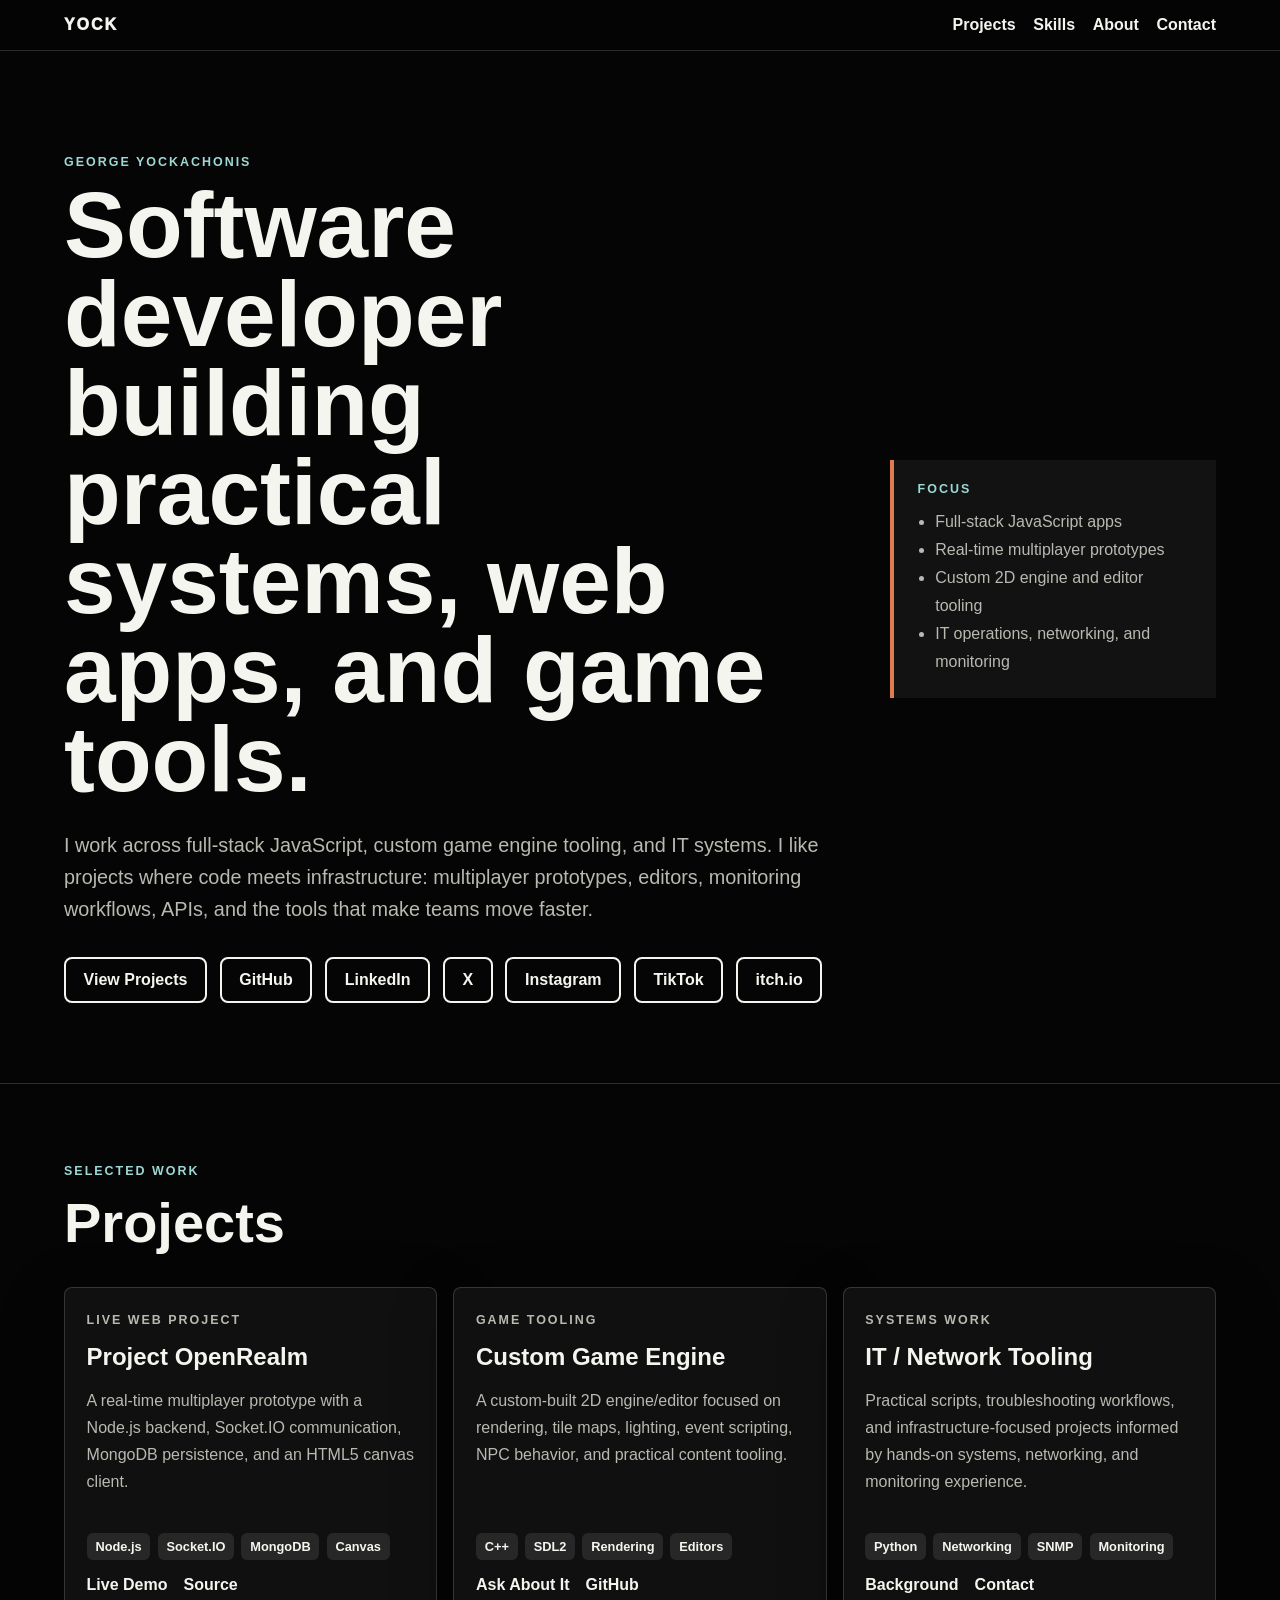
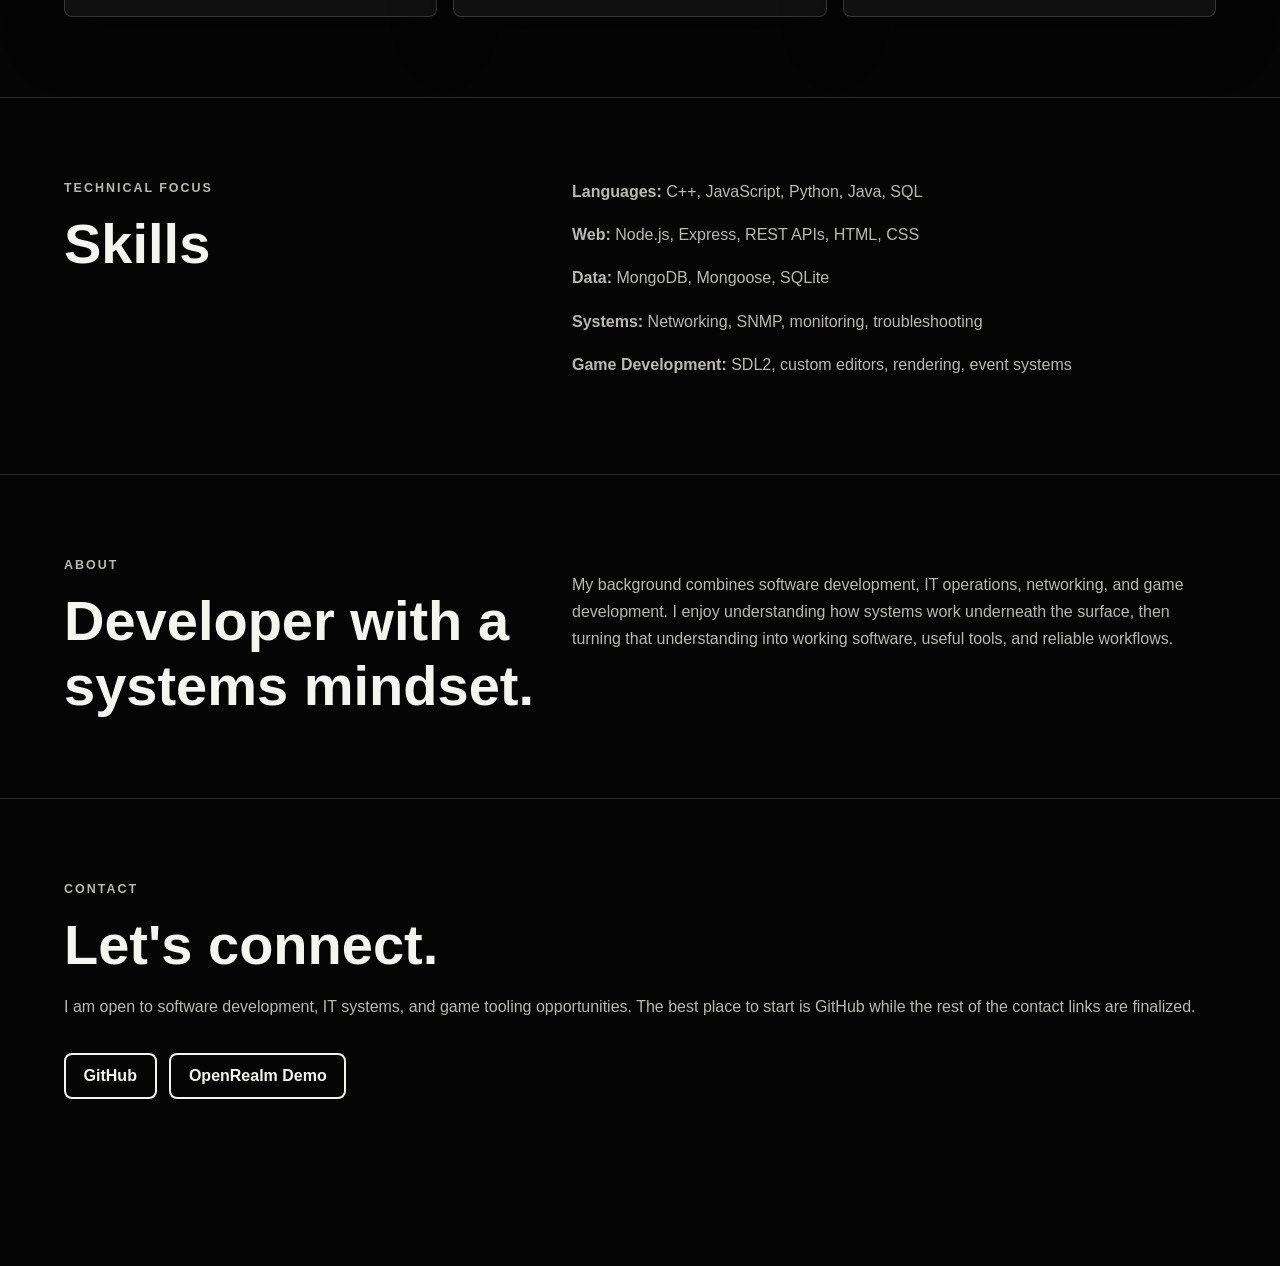
==== portfolio.html @ d9da511b "update" ====
<!DOCTYPE html>
<html lang="en">
<head>
  <meta charset="UTF-8" />
  <meta name="viewport" content="width=device-width, initial-scale=1.0" />
  <meta
    name="description"
    content="George Yockachonis portfolio: software development, game tooling, web apps, and IT systems work."
  />
  <title>George Yockachonis | Portfolio</title>
  <link rel="stylesheet" href="styles.css" />
</head>
<body>
  <main id="portfolio" class="visible">
    <nav class="nav" aria-label="Primary navigation">
      <a class="logo" href="#top" aria-label="George Yockachonis home">YOCK</a>
      <div class="nav-links">
        <a href="#projects">Projects</a>
        <a href="#skills">Skills</a>
        <a href="#about">About</a>
        <a href="#contact">Contact</a>
      </div>
    </nav>

    <section id="top" class="hero">
      <div class="hero-layout">
        <div>
          <p class="eyebrow">George Yockachonis</p>
          <h1>Software developer building practical systems, web apps, and game tools.</h1>
          <p class="hero-copy">
            I work across full-stack JavaScript, custom game engine tooling, and IT systems.
            I like projects where code meets infrastructure: multiplayer prototypes, editors,
            monitoring workflows, APIs, and the tools that make teams move faster.
          </p>
          <div class="hero-actions">
            <a class="primary" href="#projects">View Projects</a>
            <a class="secondary" href="https://github.com/theyock" target="_blank" rel="noreferrer">GitHub</a>
            <a class="secondary" href="https://www.linkedin.com/in/george-yockachonis-jr/" target="_blank" rel="noreferrer">LinkedIn</a>
            <a class="secondary" href="https://x.com/Yockmakesgames" target="_blank" rel="noreferrer">X</a>
            <a class="secondary" href="https://www.instagram.com/yockmakesgames/" target="_blank" rel="noreferrer">Instagram</a>
            <a class="secondary" href="https://www.tiktok.com/@yockmakesgames" target="_blank" rel="noreferrer">TikTok</a>
            <a class="secondary" href="https://yockmakesgames.itch.io/" target="_blank" rel="noreferrer">itch.io</a>
          </div>
        </div>

        <aside class="profile-panel" aria-label="Portfolio snapshot">
          <p class="panel-kicker">Focus</p>
          <ul>
            <li>Full-stack JavaScript apps</li>
            <li>Real-time multiplayer prototypes</li>
            <li>Custom 2D engine and editor tooling</li>
            <li>IT operations, networking, and monitoring</li>
          </ul>
        </aside>
      </div>
    </section>

    <section id="projects" class="section">
      <div class="section-heading">
        <p class="eyebrow">Selected Work</p>
        <h2>Projects</h2>
      </div>

      <div class="project-grid">
        <article class="project-card">
          <div>
            <p class="project-type">Live web project</p>
            <h3>Project OpenRealm</h3>
            <p>
              A real-time multiplayer prototype with a Node.js backend, Socket.IO
              communication, MongoDB persistence, and an HTML5 canvas client.
            </p>
          </div>
          <div>
            <div class="tags">
              <span>Node.js</span>
              <span>Socket.IO</span>
              <span>MongoDB</span>
              <span>Canvas</span>
            </div>
            <div class="card-links">
              <a href="https://theyock.github.io/Project-OpenRealm/" target="_blank" rel="noreferrer">Live Demo</a>
              <a href="https://github.com/theyock/Project-OpenRealm" target="_blank" rel="noreferrer">Source</a>
            </div>
          </div>
        </article>

        <article class="project-card">
          <div>
            <p class="project-type">Game tooling</p>
            <h3>Custom Game Engine</h3>
            <p>
              A custom-built 2D engine/editor focused on rendering, tile maps,
              lighting, event scripting, NPC behavior, and practical content tooling.
            </p>
          </div>
          <div>
            <div class="tags">
              <span>C++</span>
              <span>SDL2</span>
              <span>Rendering</span>
              <span>Editors</span>
            </div>
            <div class="card-links">
              <a href="#contact">Ask About It</a>
              <a href="https://github.com/theyock" target="_blank" rel="noreferrer">GitHub</a>
            </div>
          </div>
        </article>

        <article class="project-card">
          <div>
            <p class="project-type">Systems work</p>
            <h3>IT / Network Tooling</h3>
            <p>
              Practical scripts, troubleshooting workflows, and infrastructure-focused
              projects informed by hands-on systems, networking, and monitoring experience.
            </p>
          </div>
          <div>
            <div class="tags">
              <span>Python</span>
              <span>Networking</span>
              <span>SNMP</span>
              <span>Monitoring</span>
            </div>
            <div class="card-links">
              <a href="#about">Background</a>
              <a href="#contact">Contact</a>
            </div>
          </div>
        </article>
      </div>
    </section>

    <section id="skills" class="section two-column">
      <div>
        <p class="eyebrow">Technical Focus</p>
        <h2>Skills</h2>
      </div>
      <div class="skill-list">
        <p><strong>Languages:</strong> C++, JavaScript, Python, Java, SQL</p>
        <p><strong>Web:</strong> Node.js, Express, REST APIs, HTML, CSS</p>
        <p><strong>Data:</strong> MongoDB, Mongoose, SQLite</p>
        <p><strong>Systems:</strong> Networking, SNMP, monitoring, troubleshooting</p>
        <p><strong>Game Development:</strong> SDL2, custom editors, rendering, event systems</p>
      </div>
    </section>

    <section id="about" class="section two-column">
      <div>
        <p class="eyebrow">About</p>
        <h2>Developer with a systems mindset.</h2>
      </div>
      <p>
        My background combines software development, IT operations, networking,
        and game development. I enjoy understanding how systems work underneath
        the surface, then turning that understanding into working software,
        useful tools, and reliable workflows.
      </p>
    </section>

    <section id="contact" class="section contact">
      <p class="eyebrow">Contact</p>
      <h2>Let's connect.</h2>
      <p>
        I am open to software development, IT systems, and game tooling opportunities.
        The best place to start is GitHub while the rest of the contact links are finalized.
      </p>
      <div class="hero-actions">
        <a class="primary" href="https://github.com/theyock" target="_blank" rel="noreferrer">GitHub</a>
        <a class="secondary" href="https://theyock.github.io/Project-OpenRealm/" target="_blank" rel="noreferrer">OpenRealm Demo</a>
      </div>
    </section>
  </main>
</body>
</html>
---- styles.css ----
* {
  box-sizing: border-box;
}

:root {
  --ink: #f5f5f0;
  --muted: #b9b9b1;
  --paper: #050505;
  --panel: #101010;
  --line: rgba(245, 245, 240, 0.16);
  --accent: #79b8b5;
  --accent-dark: #9dd8d5;
  --warm: #e07a4f;
  --splash-paper: #ffffff;
  --splash-ink: #030303;
  --brand-font-size: 900px;
  --brand-scale-x: 1;
}

html {
  scroll-behavior: smooth;
}

body {
  margin: 0;
  font-family: Arial, Helvetica, sans-serif;
  background: var(--paper);
  color: var(--ink);
  overflow-x: hidden;
}

body.locked {
  overflow: hidden;
}

a {
  color: inherit;
}

button,
a {
  -webkit-tap-highlight-color: transparent;
}

/* Splash screen */
#splash {
  position: fixed;
  inset: 0;
  z-index: 20;
  overflow: hidden;
  cursor: default;
}

.split {
  position: absolute;
  left: 0;
  width: 100%;
  height: 50%;
}

.split-top {
  top: 0;
  background:
    radial-gradient(circle at center, rgba(255, 255, 255, 1) 0 42%, rgba(245, 245, 242, 0.96) 72%, rgba(228, 228, 222, 0.9) 100%),
    var(--splash-paper);
}

.split-bottom {
  bottom: 0;
  background:
    radial-gradient(circle at center, rgba(255, 255, 255, 1) 0 42%, rgba(245, 245, 242, 0.96) 72%, rgba(228, 228, 222, 0.9) 100%),
    var(--splash-paper);
}

#particleCanvas {
  position: absolute;
  inset: 0;
  z-index: 6;
  pointer-events: none;
}

#brandWrap {
  position: absolute;
  inset: 0;
  z-index: 5;
  pointer-events: none;
}

.brand {
  position: absolute;
  top: 50%;
  left: 50%;
  transform: translate(-50%, -50%) scaleX(var(--brand-scale-x));
  transform-origin: center;
  font-family: Impact, Haettenschweiler, "Arial Black", Arial, sans-serif;
  font-weight: 950;
  font-size: var(--brand-font-size);
  letter-spacing: 0;
  line-height: 0.72;
  white-space: nowrap;
  color: var(--splash-ink);
  text-shadow:
    0 0 1px rgba(255, 255, 255, 0.85),
    0 0 14px rgba(255, 255, 255, 0.55),
    0 12px 28px rgba(0, 0, 0, 0.2),
    18px 24px 34px rgba(0, 0, 0, 0.12);
}

.brand-top {
  color: var(--splash-ink);
}

.brand-bottom {
  display: none;
}

.identity {
  position: absolute;
  left: 50%;
  top: 50%;
  z-index: 7;
  transform: translate(-50%, -50%);
  text-align: center;
  color: #ffffff;
  mix-blend-mode: difference;
  width: min(90vw, 720px);
}

.intro {
  margin: 0 0 0.55rem;
  font-size: 1.1rem;
  font-weight: 700;
  letter-spacing: 0.1em;
  text-transform: uppercase;
}

.name {
  margin: 0;
  font-size: 1.55rem;
  font-weight: 800;
  letter-spacing: 0.16em;
  text-transform: uppercase;
}

.role {
  margin: 0.65rem 0 1.4rem;
  font-size: 0.95rem;
  letter-spacing: 0.08em;
  opacity: 0.75;
}

#enterBtn {
  border: 2px solid currentColor;
  background: transparent;
  color: currentColor;
  position: relative;
  overflow: visible;
  min-height: 46px;
  padding: 0 1.25rem;
  border-radius: 8px;
  font-weight: 800;
  letter-spacing: 0.08em;
  text-transform: uppercase;
  cursor: pointer;
  transition: background 180ms ease, color 180ms ease;
}

.noscript-link {
  display: none;
  align-items: center;
  justify-content: center;
  min-height: 46px;
  margin: 0 auto;
  padding: 0 1.25rem;
  border: 2px solid currentColor;
  border-radius: 8px;
  color: currentColor;
  font-weight: 800;
  letter-spacing: 0.08em;
  text-decoration: none;
  text-transform: uppercase;
}

.water-particle {
  position: absolute;
  left: var(--x);
  top: var(--y);
  width: var(--size);
  height: var(--size);
  border-radius: 50%;
  background: currentColor;
  pointer-events: none;
  transform: translate(-50%, -50%);
  animation: waterParticle var(--life) cubic-bezier(0.16, 1, 0.3, 1) forwards;
}

#enterBtn:hover,
#enterBtn:focus-visible {
  background: transparent;
  animation: nervousShake 420ms steps(2, end) infinite;
}

@keyframes nervousShake {
  0% {
    transform: translate(0, 0) rotate(0deg);
  }

  20% {
    transform: translate(-2px, 1px) rotate(-1deg);
  }

  40% {
    transform: translate(2px, -1px) rotate(1deg);
  }

  60% {
    transform: translate(-1px, -1px) rotate(0.5deg);
  }

  80% {
    transform: translate(1px, 1px) rotate(-0.5deg);
  }

  100% {
    transform: translate(0, 0) rotate(0deg);
  }
}

@keyframes waterParticle {
  0% {
    opacity: 0;
    transform: translate(-50%, -50%) scale(0.45);
  }

  16% {
    opacity: 1;
  }

  74% {
    opacity: 0.85;
    transform: translate(calc(-50% + var(--tx) * 0.72), calc(-50% + var(--ty) * 0.72)) rotate(var(--spin)) scale(1);
  }

  100% {
    opacity: 0;
    transform: translate(calc(-50% + var(--tx)), calc(-50% + var(--ty))) rotate(var(--spin)) scale(0.25);
  }
}

#splash.exiting .split-top {
  animation: slideTop 1600ms cubic-bezier(0.76, 0, 0.24, 1) forwards;
}

#splash.exiting .split-bottom {
  animation: slideBottom 1600ms cubic-bezier(0.76, 0, 0.24, 1) forwards;
}

#splash.exiting .identity {
  animation: fadeDown 850ms ease forwards;
}

#splash.exiting #brandWrap {
  opacity: 0;
}

@keyframes slideTop {
  to {
    transform: translateY(-105%);
  }
}

@keyframes slideBottom {
  to {
    transform: translateY(105%);
  }
}

@keyframes fadeDown {
  to {
    opacity: 0;
    transform: translate(-50%, calc(-50% + 20px));
  }
}

/* Main portfolio */
.hidden {
  opacity: 0;
  pointer-events: none;
}

#portfolio {
  min-height: 100vh;
  transition: opacity 700ms ease;
}

#portfolio.visible {
  opacity: 1;
  pointer-events: auto;
}

.nav {
  position: sticky;
  top: 0;
  z-index: 10;
  display: flex;
  justify-content: space-between;
  align-items: center;
  padding: 1rem clamp(1.25rem, 5vw, 5rem);
  background: rgba(5, 5, 5, 0.88);
  backdrop-filter: blur(12px);
  border-bottom: 1px solid var(--line);
}

.logo {
  font-weight: 950;
  letter-spacing: 0.12em;
  text-decoration: none;
}

.nav-links {
  display: flex;
  flex-wrap: wrap;
  gap: 1.1rem;
}

.nav-links a,
.nav-links span,
.card-links a {
  color: var(--ink);
  text-decoration: none;
  font-weight: 700;
}

.nav-links a:hover,
.nav-links a:focus-visible,
.card-links a:hover,
.card-links a:focus-visible {
  color: var(--accent-dark);
  text-decoration: underline;
  text-underline-offset: 0.25rem;
}

.hero {
  min-height: 86vh;
  display: grid;
  align-items: center;
  padding: 6.5rem clamp(1.25rem, 5vw, 5rem) 5rem;
}

.hero-layout {
  display: grid;
  grid-template-columns: minmax(0, 1.4fr) minmax(260px, 0.6fr);
  gap: clamp(2rem, 5vw, 4rem);
  align-items: center;
}

.eyebrow,
.project-type,
.panel-kicker {
  margin: 0 0 0.75rem;
  font-size: 0.78rem;
  font-weight: 850;
  letter-spacing: 0.16em;
  text-transform: uppercase;
  color: var(--accent-dark);
}

.hero h1 {
  margin: 0;
  max-width: 1080px;
  font-size: 5.8rem;
  line-height: 0.96;
}

.hero-copy {
  max-width: 760px;
  margin: 1.5rem 0 0;
  font-size: 1.24rem;
  line-height: 1.62;
  color: var(--muted);
}

.hero-actions {
  display: flex;
  flex-wrap: wrap;
  gap: 0.8rem;
  margin-top: 2rem;
}

.primary,
.secondary {
  display: inline-flex;
  align-items: center;
  justify-content: center;
  min-height: 46px;
  padding: 0 1.1rem;
  border-radius: 8px;
  font-weight: 800;
  text-decoration: none;
}

.preview-portfolio {
  background: var(--paper);
}

.preview-portfolio .nav-links span,
.preview-portfolio .primary,
.preview-portfolio .secondary {
  cursor: default;
}

.primary {
  background: transparent;
  border: 2px solid var(--ink);
  color: var(--ink);
}

.primary:hover,
.primary:focus-visible {
  background: rgba(245, 245, 240, 0.1);
  border-color: var(--accent-dark);
  color: var(--accent-dark);
}

.secondary {
  border: 2px solid var(--ink);
  color: var(--ink);
}

.secondary:hover,
.secondary:focus-visible {
  border-color: var(--accent-dark);
  color: var(--accent-dark);
}

.profile-panel {
  border-left: 4px solid var(--warm);
  background: rgba(255, 255, 255, 0.05);
  padding: 1.4rem 1.5rem;
}

.profile-panel ul {
  margin: 0;
  padding-left: 1.1rem;
  color: var(--muted);
  line-height: 1.75;
}

.section {
  padding: 5rem clamp(1.25rem, 5vw, 5rem);
  border-top: 1px solid var(--line);
}

.section h2 {
  margin: 0;
  font-size: 3.5rem;
}

.section-heading {
  margin-bottom: 2rem;
}

.project-grid {
  display: grid;
  grid-template-columns: repeat(3, minmax(0, 1fr));
  gap: 1rem;
}

.project-card {
  min-height: 330px;
  display: flex;
  flex-direction: column;
  justify-content: space-between;
  padding: 1.35rem;
  background: var(--panel);
  border: 1px solid var(--line);
  border-radius: 8px;
  box-shadow: 0 20px 60px rgba(0, 0, 0, 0.34);
}

.project-card h3 {
  margin: 0;
  font-size: 1.5rem;
}

.project-card p,
.two-column p,
.contact p {
  line-height: 1.7;
  color: var(--muted);
}

.tags {
  display: flex;
  flex-wrap: wrap;
  gap: 0.45rem;
  margin: 1rem 0;
}

.tags span {
  padding: 0.4rem 0.55rem;
  border-radius: 6px;
  background: rgba(245, 245, 240, 0.1);
  color: var(--ink);
  font-size: 0.8rem;
  font-weight: 700;
}

.card-links {
  display: flex;
  flex-wrap: wrap;
  gap: 1rem;
}

.two-column {
  display: grid;
  grid-template-columns: 0.85fr 1.15fr;
  gap: 2rem;
  align-items: start;
}

.skill-list p {
  margin-top: 0;
}

.contact {
  min-height: 52vh;
}

@media (max-width: 900px) {
  .nav {
    align-items: flex-start;
    gap: 1rem;
    flex-direction: column;
  }

  .hero-layout,
  .project-grid,
  .two-column {
    grid-template-columns: 1fr;
  }

  .hero {
    min-height: auto;
  }

  .hero h1 {
    font-size: 4rem;
  }

  .section h2 {
    font-size: 2.8rem;
  }

}

@media (max-width: 560px) {
  .nav-links {
    gap: 0.85rem;
  }

  .name {
    font-size: 1rem;
  }

  .role {
    font-size: 0.82rem;
  }

  .hero h1 {
    font-size: 2.85rem;
  }

  .hero-copy {
    font-size: 1.05rem;
  }

  .section h2 {
    font-size: 2.25rem;
  }

  .hero {
    padding-top: 4.5rem;
  }

  .section {
    padding-block: 4rem;
  }
}

@media (prefers-reduced-motion: reduce) {
  * {
    animation-duration: 1ms !important;
    transition-duration: 1ms !important;
    scroll-behavior: auto !important;
  }
}
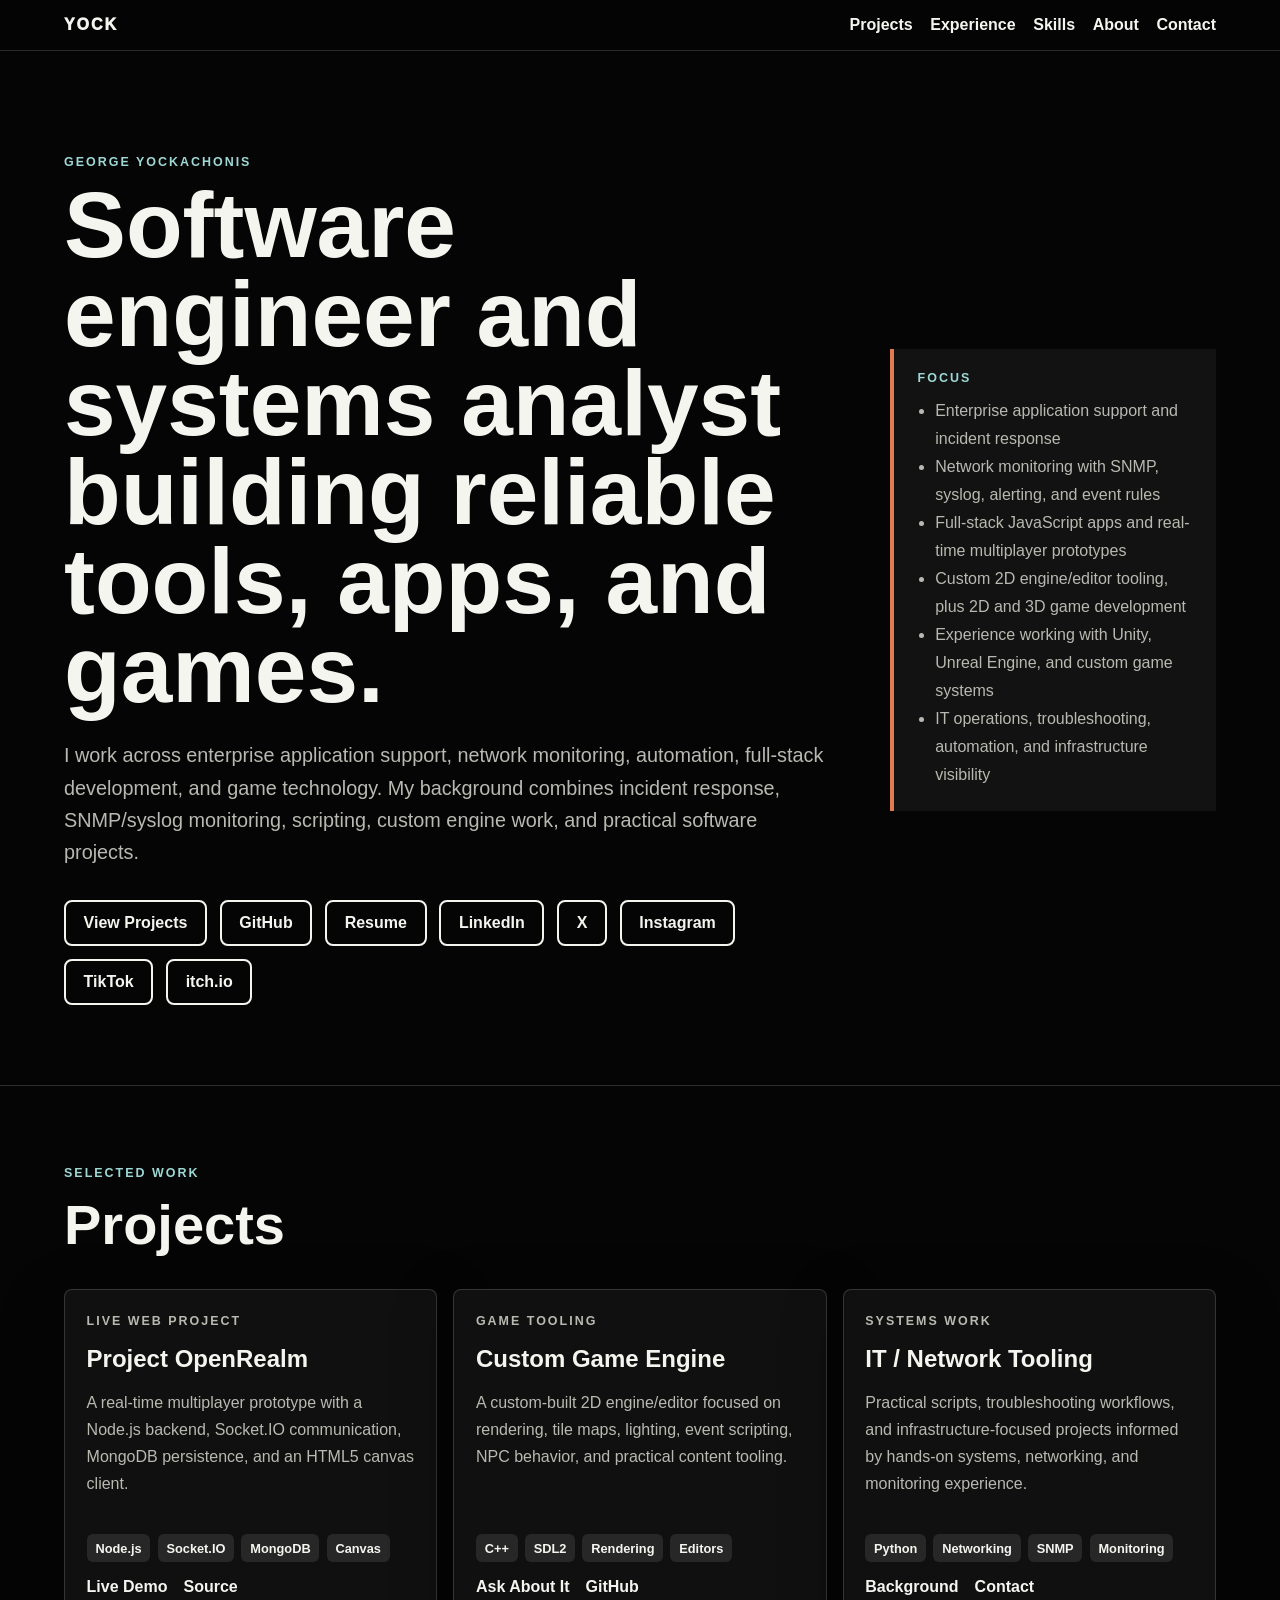
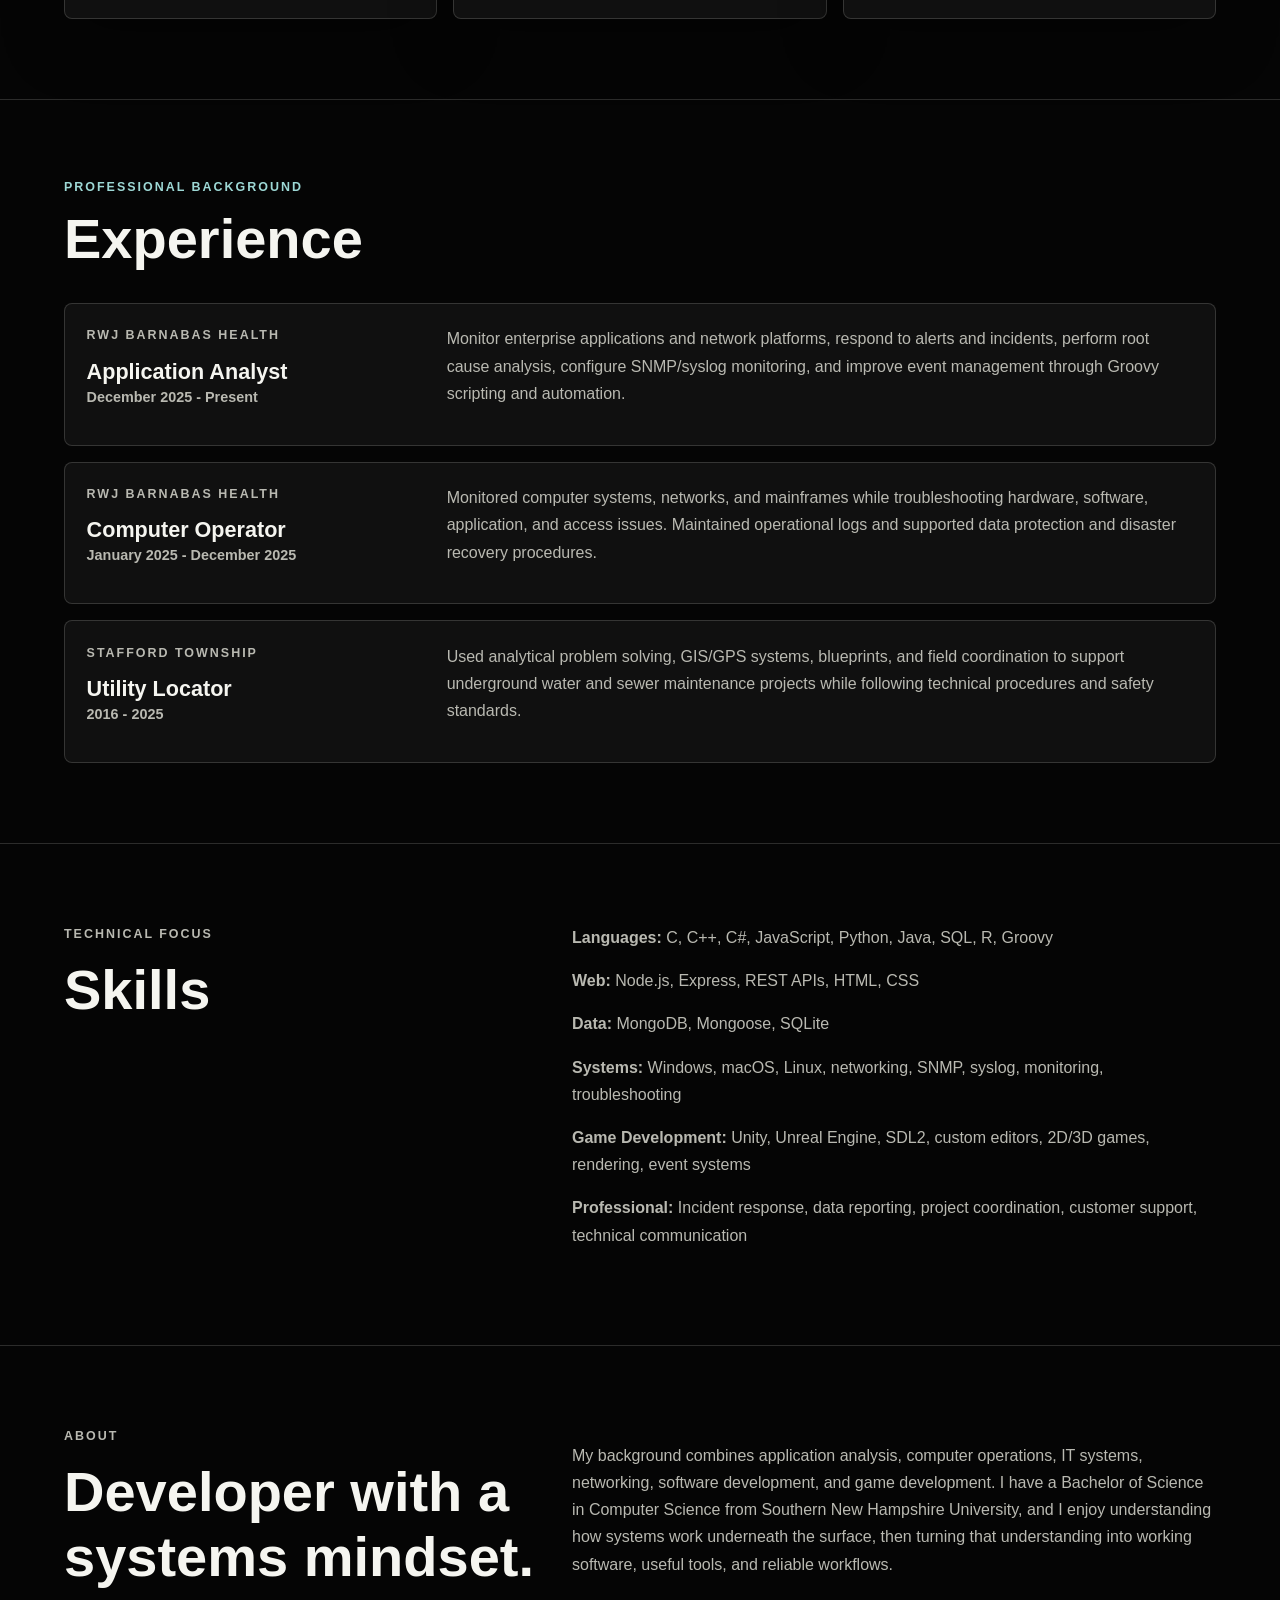
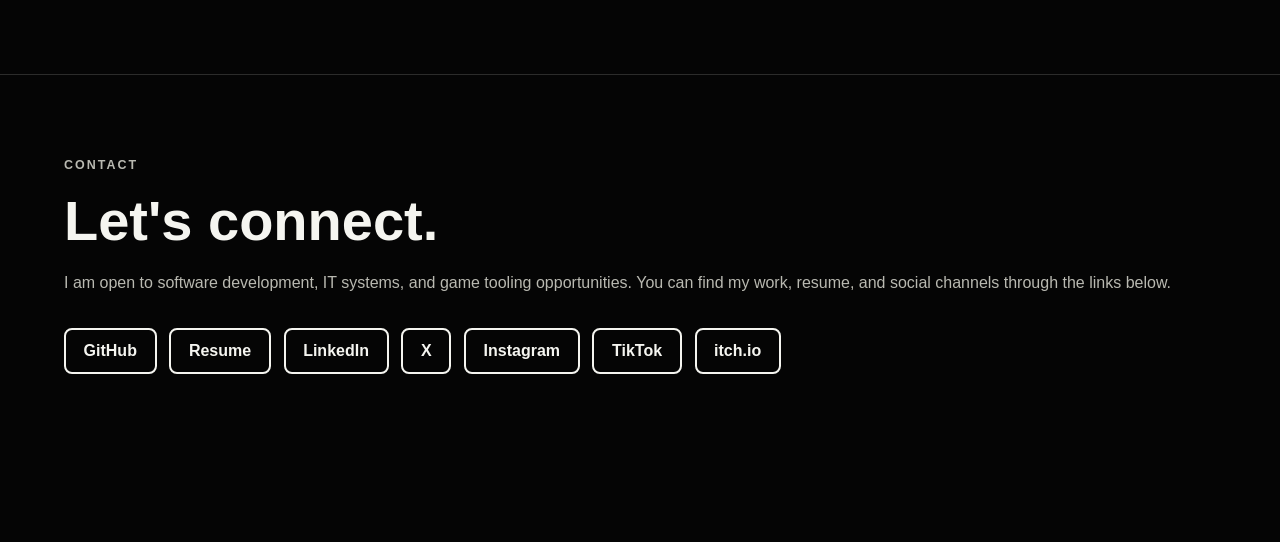
==== commit b1271fee: "updated and added resume" ====
--- a/portfolio.html
+++ b/portfolio.html
@@ -16,6 +16,7 @@
       <a class="logo" href="#top" aria-label="George Yockachonis home">YOCK</a>
       <div class="nav-links">
         <a href="#projects">Projects</a>
+        <a href="#experience">Experience</a>
         <a href="#skills">Skills</a>
         <a href="#about">About</a>
         <a href="#contact">Contact</a>
@@ -26,15 +27,17 @@
       <div class="hero-layout">
         <div>
           <p class="eyebrow">George Yockachonis</p>
-          <h1>Software developer building practical systems, web apps, and game tools.</h1>
+          <h1>Software engineer and systems analyst building reliable tools, apps, and games.</h1>
           <p class="hero-copy">
-            I work across full-stack JavaScript, custom game engine tooling, and IT systems.
-            I like projects where code meets infrastructure: multiplayer prototypes, editors,
-            monitoring workflows, APIs, and the tools that make teams move faster.
+            I work across enterprise application support, network monitoring, automation,
+            full-stack development, and game technology. My background combines incident
+            response, SNMP/syslog monitoring, scripting, custom engine work, and practical
+            software projects.
           </p>
           <div class="hero-actions">
             <a class="primary" href="#projects">View Projects</a>
             <a class="secondary" href="https://github.com/theyock" target="_blank" rel="noreferrer">GitHub</a>
+            <a class="secondary" href="GYockachonis%20Resume.docx" download>Resume</a>
             <a class="secondary" href="https://www.linkedin.com/in/george-yockachonis-jr/" target="_blank" rel="noreferrer">LinkedIn</a>
             <a class="secondary" href="https://x.com/Yockmakesgames" target="_blank" rel="noreferrer">X</a>
             <a class="secondary" href="https://www.instagram.com/yockmakesgames/" target="_blank" rel="noreferrer">Instagram</a>
@@ -46,10 +49,12 @@
         <aside class="profile-panel" aria-label="Portfolio snapshot">
           <p class="panel-kicker">Focus</p>
           <ul>
-            <li>Full-stack JavaScript apps</li>
-            <li>Real-time multiplayer prototypes</li>
-            <li>Custom 2D engine and editor tooling</li>
-            <li>IT operations, networking, and monitoring</li>
+            <li>Enterprise application support and incident response</li>
+            <li>Network monitoring with SNMP, syslog, alerting, and event rules</li>
+            <li>Full-stack JavaScript apps and real-time multiplayer prototypes</li>
+            <li>Custom 2D engine/editor tooling, plus 2D and 3D game development</li>
+            <li>Experience working with Unity, Unreal Engine, and custom game systems</li>
+            <li>IT operations, troubleshooting, automation, and infrastructure visibility</li>
           </ul>
         </aside>
       </div>
@@ -133,17 +138,66 @@
       </div>
     </section>
 
+    <section id="experience" class="section">
+      <div class="section-heading">
+        <p class="eyebrow">Professional Background</p>
+        <h2>Experience</h2>
+      </div>
+
+      <div class="experience-list">
+        <article class="experience-item">
+          <div>
+            <p class="project-type">RWJ Barnabas Health</p>
+            <h3>Application Analyst</h3>
+            <p class="experience-date">December 2025 - Present</p>
+          </div>
+          <p>
+            Monitor enterprise applications and network platforms, respond to alerts and
+            incidents, perform root cause analysis, configure SNMP/syslog monitoring, and
+            improve event management through Groovy scripting and automation.
+          </p>
+        </article>
+
+        <article class="experience-item">
+          <div>
+            <p class="project-type">RWJ Barnabas Health</p>
+            <h3>Computer Operator</h3>
+            <p class="experience-date">January 2025 - December 2025</p>
+          </div>
+          <p>
+            Monitored computer systems, networks, and mainframes while troubleshooting
+            hardware, software, application, and access issues. Maintained operational logs
+            and supported data protection and disaster recovery procedures.
+          </p>
+        </article>
+
+        <article class="experience-item">
+          <div>
+            <p class="project-type">Stafford Township</p>
+            <h3>Utility Locator</h3>
+            <p class="experience-date">2016 - 2025</p>
+          </div>
+          <p>
+            Used analytical problem solving, GIS/GPS systems, blueprints, and field
+            coordination to support underground water and sewer maintenance projects while
+            following technical procedures and safety standards.
+          </p>
+        </article>
+      </div>
+    </section>
+
     <section id="skills" class="section two-column">
       <div>
         <p class="eyebrow">Technical Focus</p>
         <h2>Skills</h2>
       </div>
       <div class="skill-list">
-        <p><strong>Languages:</strong> C++, JavaScript, Python, Java, SQL</p>
+        <p><strong>Languages:</strong> C, C++, C#, JavaScript, Python, Java, SQL, R, Groovy</p>
         <p><strong>Web:</strong> Node.js, Express, REST APIs, HTML, CSS</p>
         <p><strong>Data:</strong> MongoDB, Mongoose, SQLite</p>
-        <p><strong>Systems:</strong> Networking, SNMP, monitoring, troubleshooting</p>
-        <p><strong>Game Development:</strong> SDL2, custom editors, rendering, event systems</p>
+        <p><strong>Systems:</strong> Windows, macOS, Linux, networking, SNMP, syslog, monitoring, troubleshooting</p>
+        <p><strong>Game Development:</strong> Unity, Unreal Engine, SDL2, custom editors, 2D/3D games, rendering, event systems</p>
+        <p><strong>Professional:</strong> Incident response, data reporting, project coordination, customer support, technical communication</p>
       </div>
     </section>
 
@@ -153,10 +207,11 @@
         <h2>Developer with a systems mindset.</h2>
       </div>
       <p>
-        My background combines software development, IT operations, networking,
-        and game development. I enjoy understanding how systems work underneath
-        the surface, then turning that understanding into working software,
-        useful tools, and reliable workflows.
+        My background combines application analysis, computer operations, IT systems,
+        networking, software development, and game development. I have a Bachelor of
+        Science in Computer Science from Southern New Hampshire University, and I enjoy
+        understanding how systems work underneath the surface, then turning that
+        understanding into working software, useful tools, and reliable workflows.
       </p>
     </section>
 
@@ -165,11 +220,16 @@
       <h2>Let's connect.</h2>
       <p>
         I am open to software development, IT systems, and game tooling opportunities.
-        The best place to start is GitHub while the rest of the contact links are finalized.
+        You can find my work, resume, and social channels through the links below.
       </p>
       <div class="hero-actions">
         <a class="primary" href="https://github.com/theyock" target="_blank" rel="noreferrer">GitHub</a>
-        <a class="secondary" href="https://theyock.github.io/Project-OpenRealm/" target="_blank" rel="noreferrer">OpenRealm Demo</a>
+        <a class="secondary" href="GYockachonis%20Resume.docx" download>Resume</a>
+        <a class="secondary" href="https://www.linkedin.com/in/george-yockachonis-jr/" target="_blank" rel="noreferrer">LinkedIn</a>
+        <a class="secondary" href="https://x.com/Yockmakesgames" target="_blank" rel="noreferrer">X</a>
+        <a class="secondary" href="https://www.instagram.com/yockmakesgames/" target="_blank" rel="noreferrer">Instagram</a>
+        <a class="secondary" href="https://www.tiktok.com/@yockmakesgames" target="_blank" rel="noreferrer">TikTok</a>
+        <a class="secondary" href="https://yockmakesgames.itch.io/" target="_blank" rel="noreferrer">itch.io</a>
       </div>
     </section>
   </main>
--- a/styles.css
+++ b/styles.css
@@ -466,6 +466,38 @@
   gap: 1rem;
 }
 
+.experience-list {
+  display: grid;
+  gap: 1rem;
+}
+
+.experience-item {
+  display: grid;
+  grid-template-columns: minmax(220px, 0.45fr) minmax(0, 1fr);
+  gap: 1.5rem;
+  padding: 1.35rem;
+  background: var(--panel);
+  border: 1px solid var(--line);
+  border-radius: 8px;
+}
+
+.experience-item h3 {
+  margin: 0;
+  font-size: 1.35rem;
+}
+
+.experience-item p {
+  margin-top: 0;
+  line-height: 1.7;
+  color: var(--muted);
+}
+
+.experience-date {
+  margin-bottom: 0;
+  font-size: 0.9rem;
+  font-weight: 800;
+}
+
 .project-card {
   min-height: 330px;
   display: flex;
@@ -536,6 +568,7 @@
 
   .hero-layout,
   .project-grid,
+  .experience-item,
   .two-column {
     grid-template-columns: 1fr;
   }
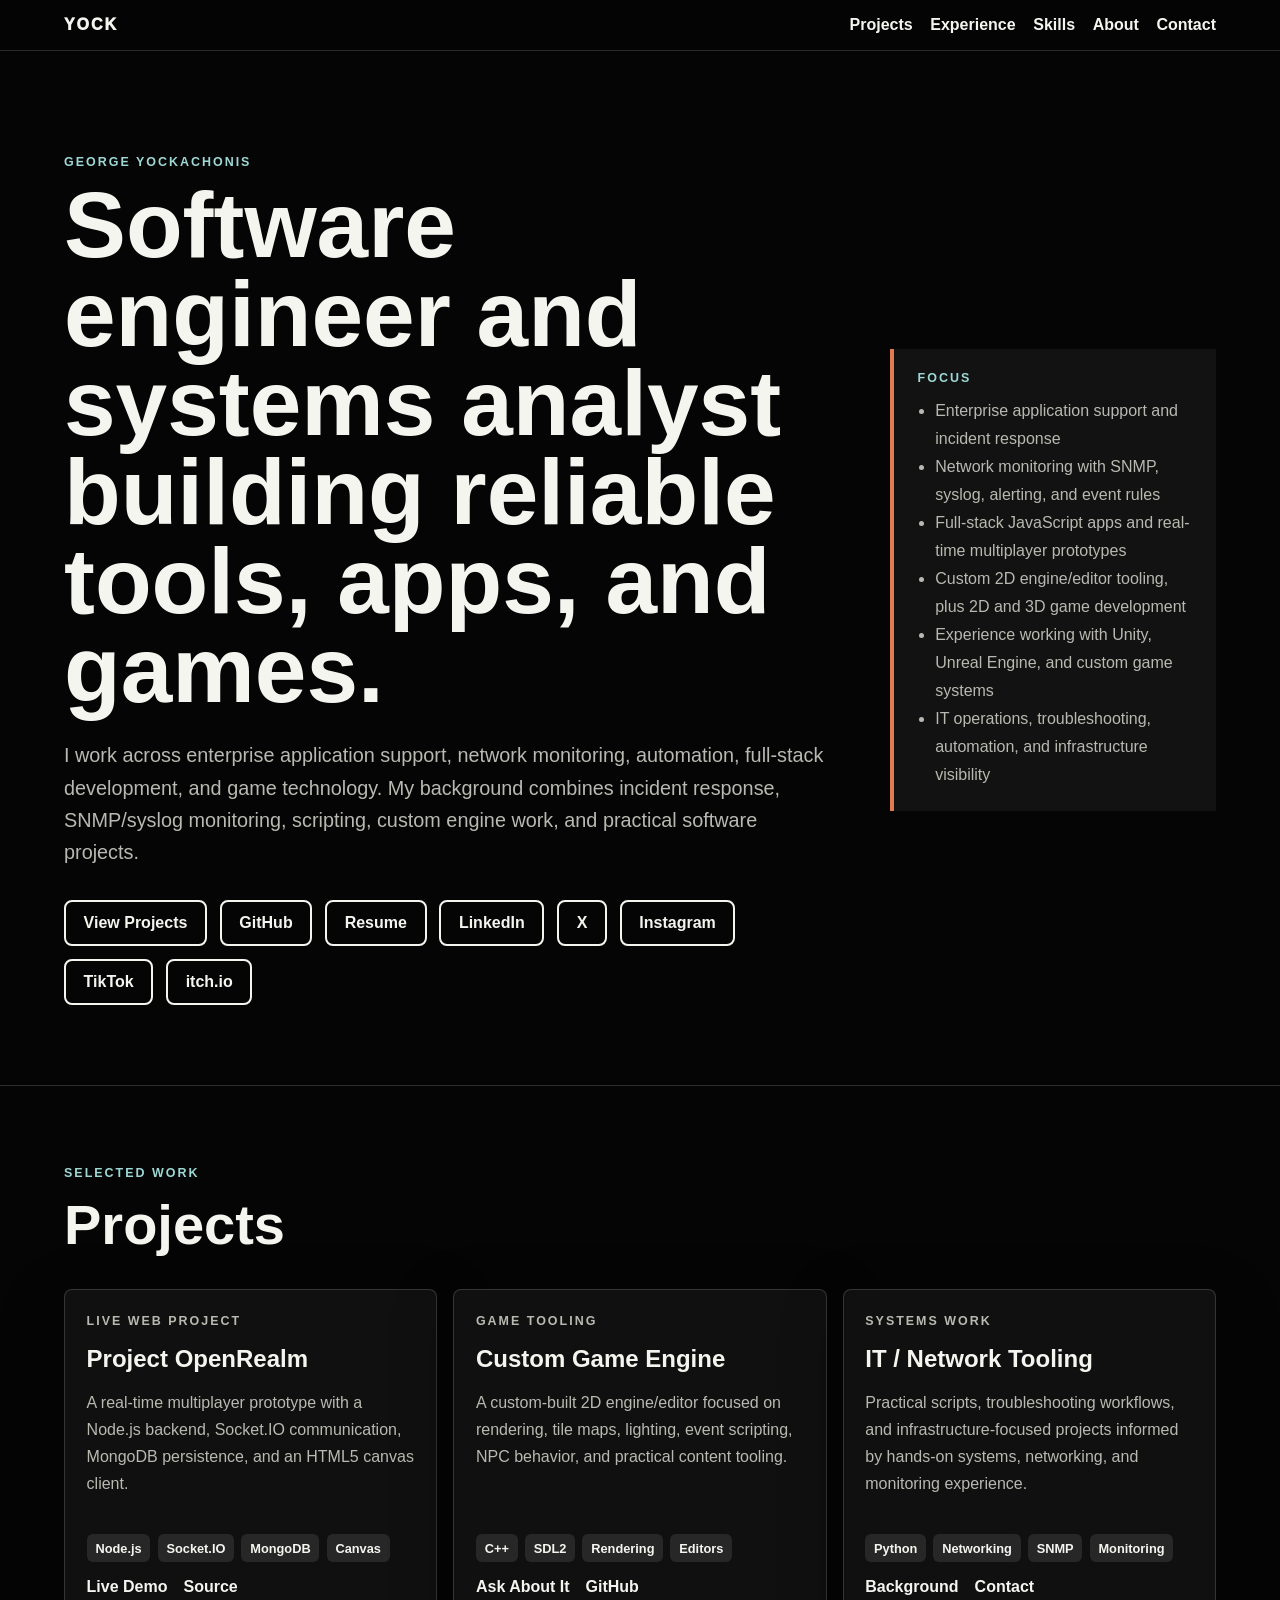
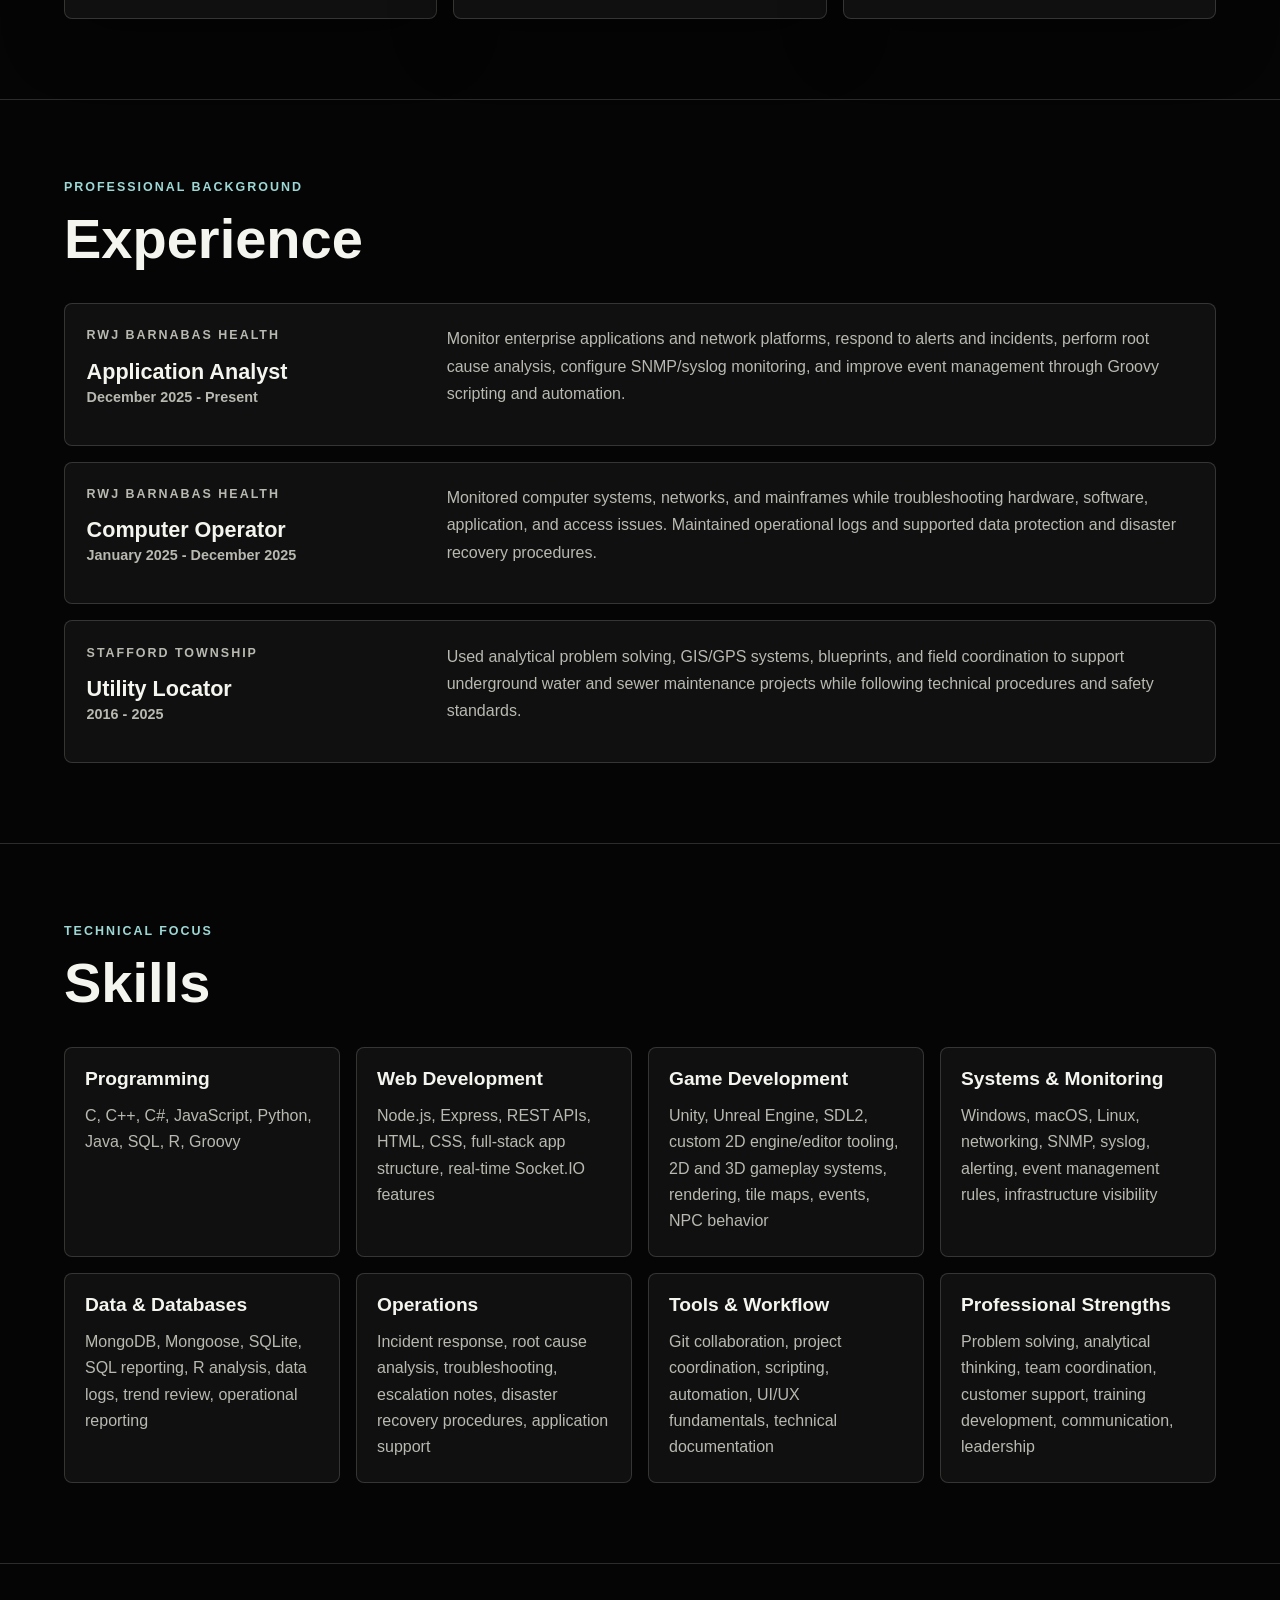
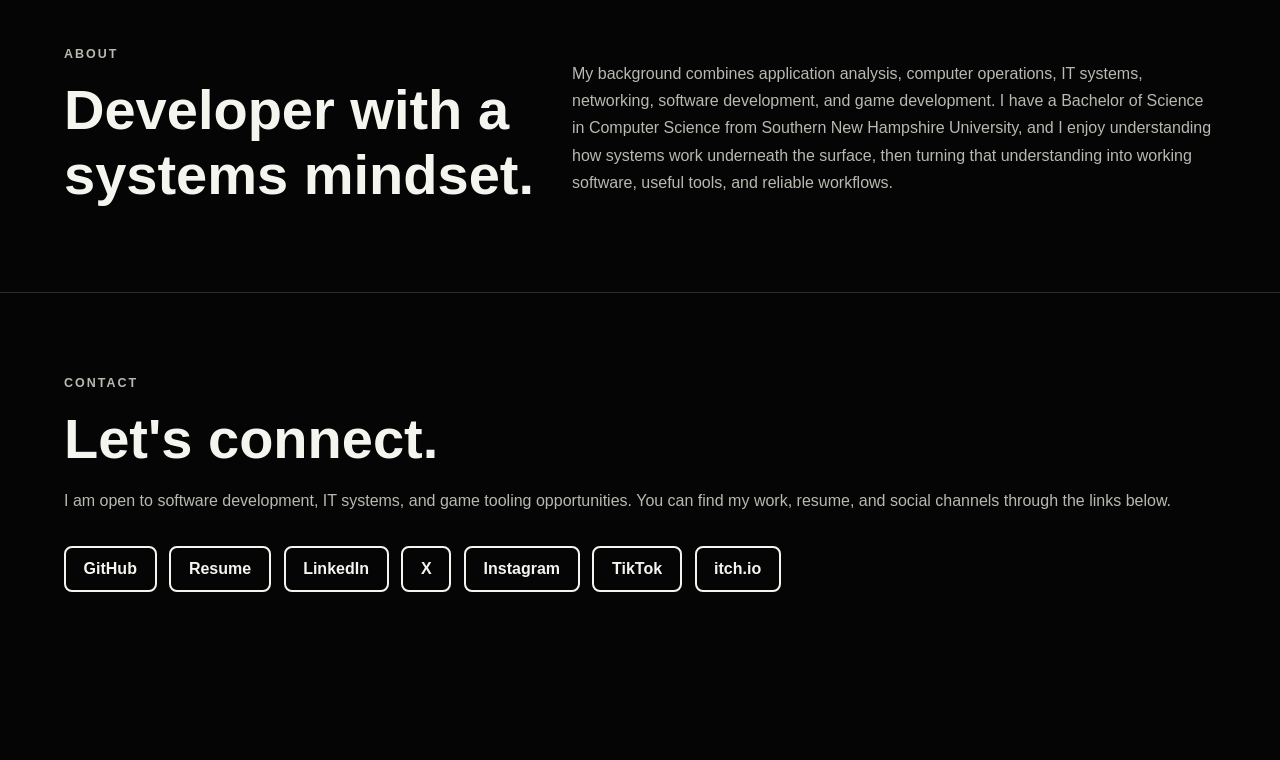
==== commit 9a175b69: "update" ====
--- a/portfolio.html
+++ b/portfolio.html
@@ -186,18 +186,52 @@
       </div>
     </section>
 
-    <section id="skills" class="section two-column">
-      <div>
+    <section id="skills" class="section">
+      <div class="section-heading">
         <p class="eyebrow">Technical Focus</p>
         <h2>Skills</h2>
       </div>
-      <div class="skill-list">
-        <p><strong>Languages:</strong> C, C++, C#, JavaScript, Python, Java, SQL, R, Groovy</p>
-        <p><strong>Web:</strong> Node.js, Express, REST APIs, HTML, CSS</p>
-        <p><strong>Data:</strong> MongoDB, Mongoose, SQLite</p>
-        <p><strong>Systems:</strong> Windows, macOS, Linux, networking, SNMP, syslog, monitoring, troubleshooting</p>
-        <p><strong>Game Development:</strong> Unity, Unreal Engine, SDL2, custom editors, 2D/3D games, rendering, event systems</p>
-        <p><strong>Professional:</strong> Incident response, data reporting, project coordination, customer support, technical communication</p>
+
+      <div class="skill-grid">
+        <article class="skill-card">
+          <h3>Programming</h3>
+          <p>C, C++, C#, JavaScript, Python, Java, SQL, R, Groovy</p>
+        </article>
+
+        <article class="skill-card">
+          <h3>Web Development</h3>
+          <p>Node.js, Express, REST APIs, HTML, CSS, full-stack app structure, real-time Socket.IO features</p>
+        </article>
+
+        <article class="skill-card">
+          <h3>Game Development</h3>
+          <p>Unity, Unreal Engine, SDL2, custom 2D engine/editor tooling, 2D and 3D gameplay systems, rendering, tile maps, events, NPC behavior</p>
+        </article>
+
+        <article class="skill-card">
+          <h3>Systems & Monitoring</h3>
+          <p>Windows, macOS, Linux, networking, SNMP, syslog, alerting, event management rules, infrastructure visibility</p>
+        </article>
+
+        <article class="skill-card">
+          <h3>Data & Databases</h3>
+          <p>MongoDB, Mongoose, SQLite, SQL reporting, R analysis, data logs, trend review, operational reporting</p>
+        </article>
+
+        <article class="skill-card">
+          <h3>Operations</h3>
+          <p>Incident response, root cause analysis, troubleshooting, escalation notes, disaster recovery procedures, application support</p>
+        </article>
+
+        <article class="skill-card">
+          <h3>Tools & Workflow</h3>
+          <p>Git collaboration, project coordination, scripting, automation, UI/UX fundamentals, technical documentation</p>
+        </article>
+
+        <article class="skill-card">
+          <h3>Professional Strengths</h3>
+          <p>Problem solving, analytical thinking, team coordination, customer support, training development, communication, leadership</p>
+        </article>
       </div>
     </section>
 
--- a/styles.css
+++ b/styles.css
@@ -498,6 +498,31 @@
   font-weight: 800;
 }
 
+.skill-grid {
+  display: grid;
+  grid-template-columns: repeat(4, minmax(0, 1fr));
+  gap: 1rem;
+}
+
+.skill-card {
+  min-height: 210px;
+  padding: 1.25rem;
+  background: var(--panel);
+  border: 1px solid var(--line);
+  border-radius: 8px;
+}
+
+.skill-card h3 {
+  margin: 0 0 0.8rem;
+  font-size: 1.2rem;
+}
+
+.skill-card p {
+  margin: 0;
+  line-height: 1.65;
+  color: var(--muted);
+}
+
 .project-card {
   min-height: 330px;
   display: flex;
@@ -551,10 +576,6 @@
   align-items: start;
 }
 
-.skill-list p {
-  margin-top: 0;
-}
-
 .contact {
   min-height: 52vh;
 }
@@ -568,6 +589,7 @@
 
   .hero-layout,
   .project-grid,
+  .skill-grid,
   .experience-item,
   .two-column {
     grid-template-columns: 1fr;
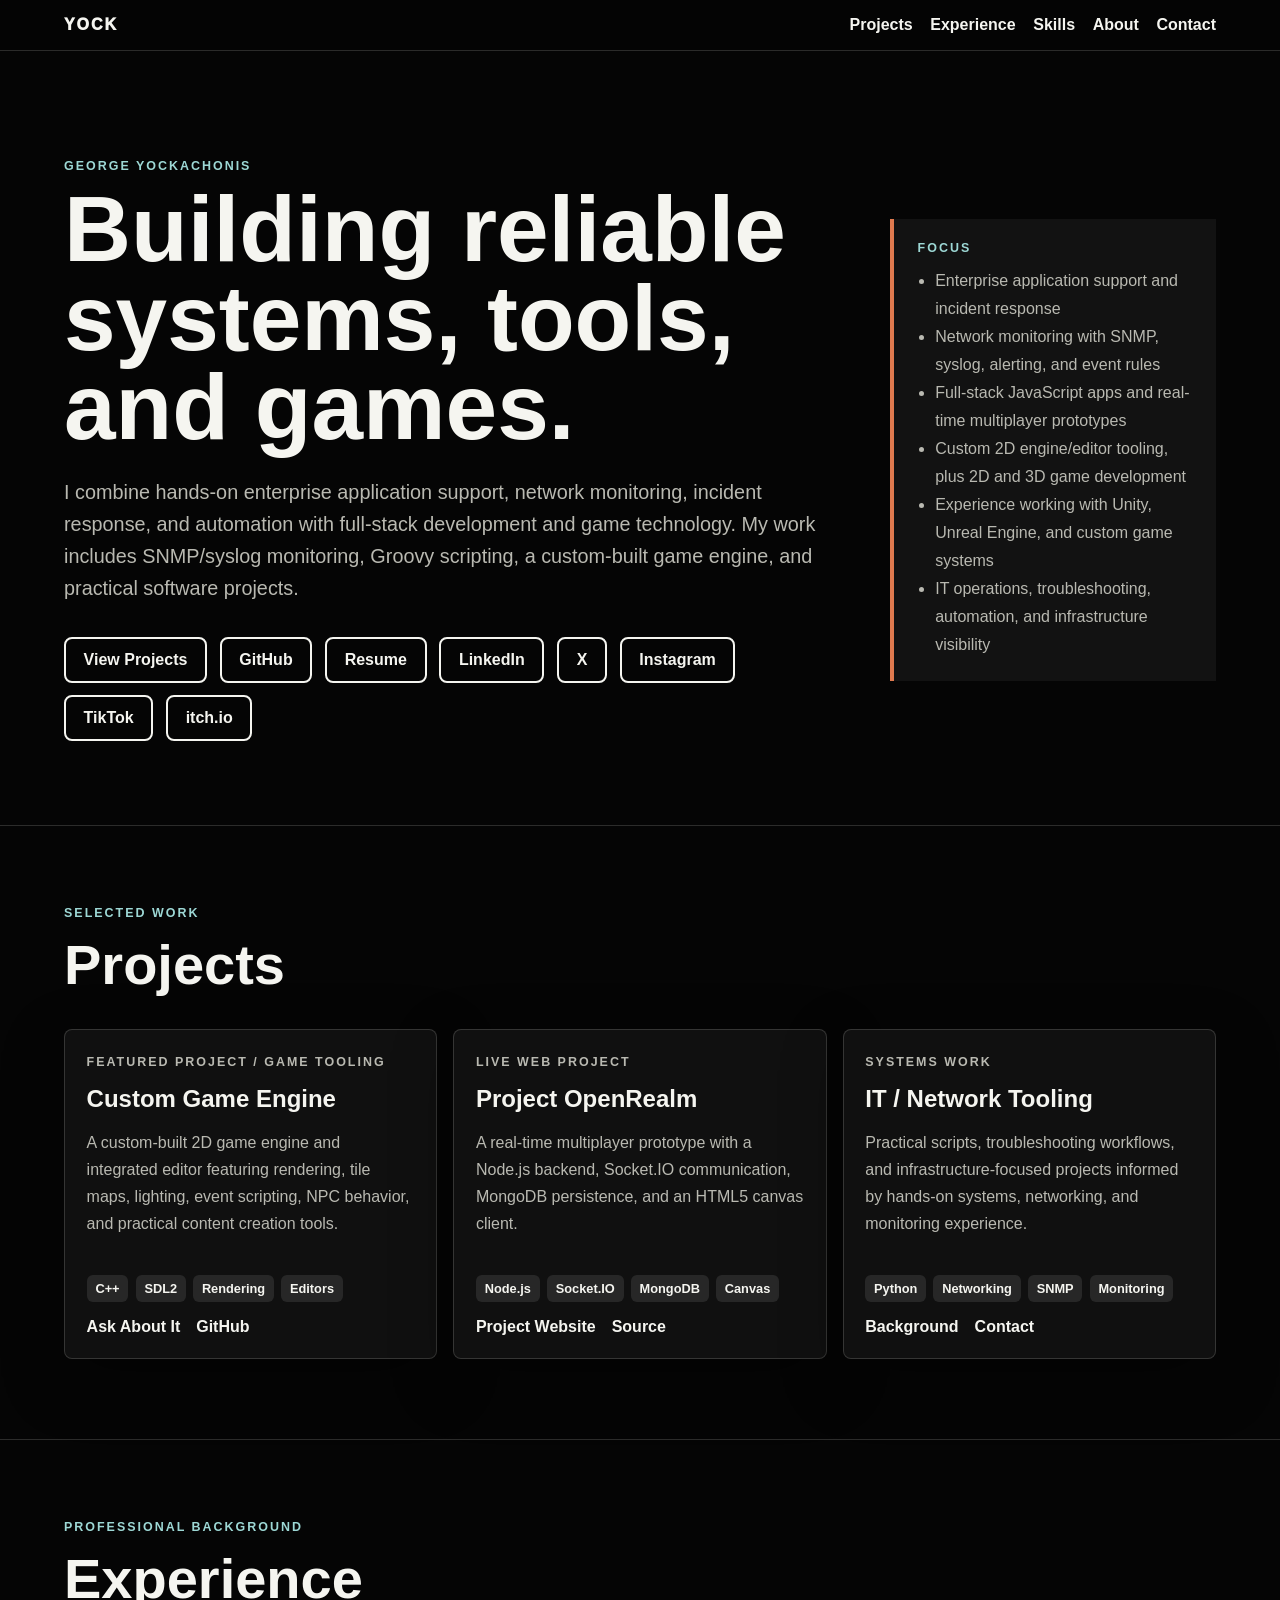
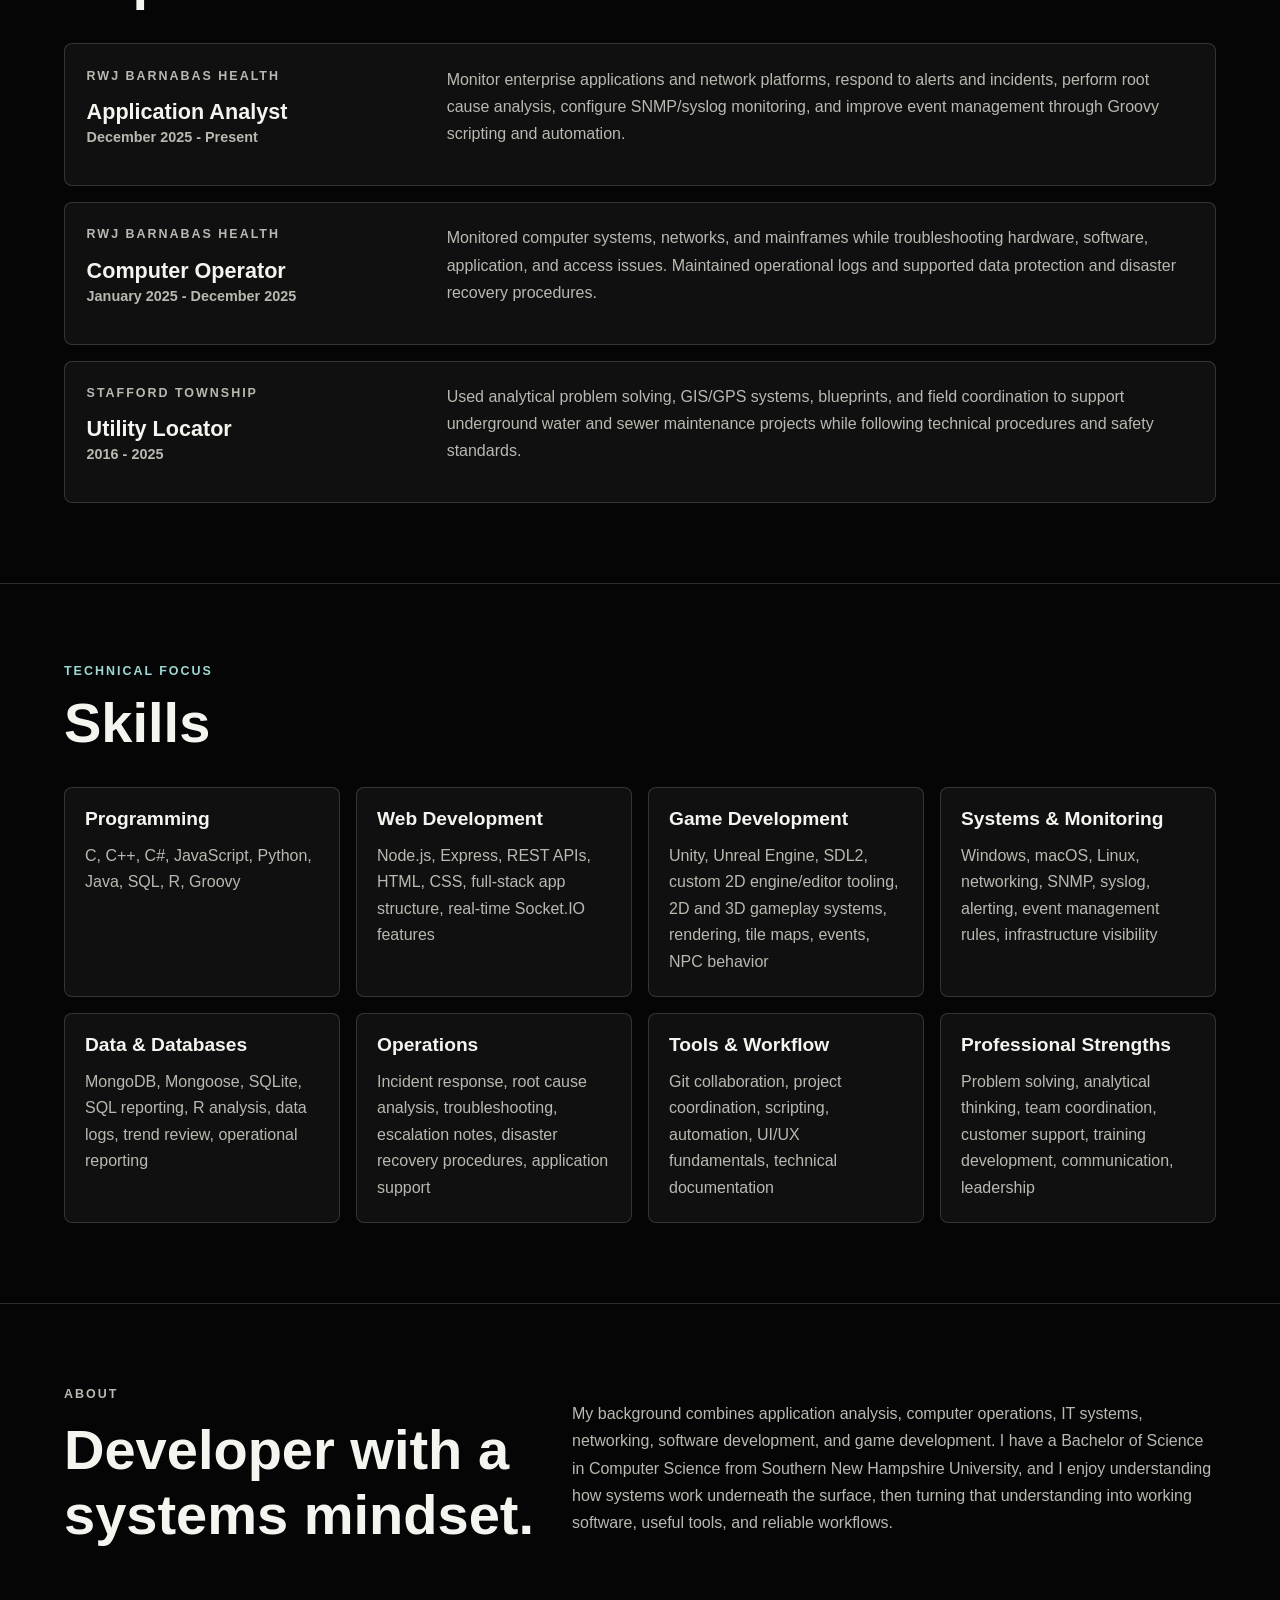
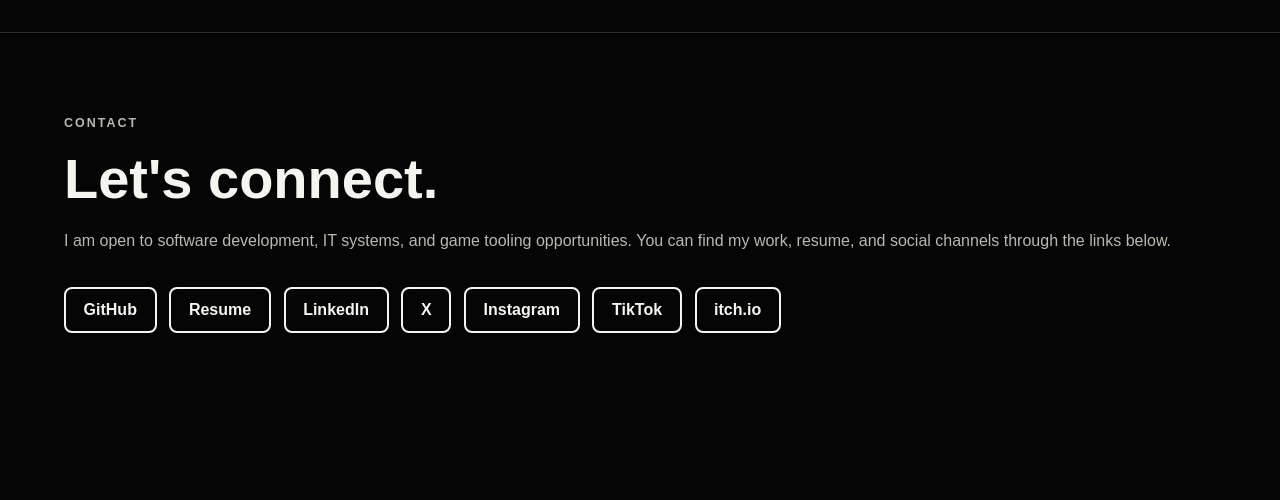
==== commit 83c2b801: "updates" ====
--- a/portfolio.html
+++ b/portfolio.html
@@ -27,12 +27,12 @@
       <div class="hero-layout">
         <div>
           <p class="eyebrow">George Yockachonis</p>
-          <h1>Software engineer and systems analyst building reliable tools, apps, and games.</h1>
+          <h1>Building reliable systems, tools, and games.</h1>
           <p class="hero-copy">
-            I work across enterprise application support, network monitoring, automation,
-            full-stack development, and game technology. My background combines incident
-            response, SNMP/syslog monitoring, scripting, custom engine work, and practical
-            software projects.
+            I combine hands-on enterprise application support, network monitoring, incident
+            response, and automation with full-stack development and game technology. My
+            work includes SNMP/syslog monitoring, Groovy scripting, a custom-built game
+            engine, and practical software projects.
           </p>
           <div class="hero-actions">
             <a class="primary" href="#projects">View Projects</a>
@@ -69,6 +69,30 @@
       <div class="project-grid">
         <article class="project-card">
           <div>
+            <p class="project-type">Featured project / Game tooling</p>
+            <h3>Custom Game Engine</h3>
+            <p>
+              A custom-built 2D game engine and integrated editor featuring rendering,
+              tile maps, lighting, event scripting, NPC behavior, and practical content
+              creation tools.
+            </p>
+          </div>
+          <div>
+            <div class="tags">
+              <span>C++</span>
+              <span>SDL2</span>
+              <span>Rendering</span>
+              <span>Editors</span>
+            </div>
+            <div class="card-links">
+              <a href="#contact">Ask About It</a>
+              <a href="https://github.com/theyock" target="_blank" rel="noreferrer">GitHub</a>
+            </div>
+          </div>
+        </article>
+
+        <article class="project-card">
+          <div>
             <p class="project-type">Live web project</p>
             <h3>Project OpenRealm</h3>
             <p>
@@ -84,31 +108,8 @@
               <span>Canvas</span>
             </div>
             <div class="card-links">
-              <a href="https://theyock.github.io/Project-OpenRealm/" target="_blank" rel="noreferrer">Live Demo</a>
+              <a href="https://www.joinopenrealm.com/" target="_blank" rel="noreferrer">Project Website</a>
               <a href="https://github.com/theyock/Project-OpenRealm" target="_blank" rel="noreferrer">Source</a>
-            </div>
-          </div>
-        </article>
-
-        <article class="project-card">
-          <div>
-            <p class="project-type">Game tooling</p>
-            <h3>Custom Game Engine</h3>
-            <p>
-              A custom-built 2D engine/editor focused on rendering, tile maps,
-              lighting, event scripting, NPC behavior, and practical content tooling.
-            </p>
-          </div>
-          <div>
-            <div class="tags">
-              <span>C++</span>
-              <span>SDL2</span>
-              <span>Rendering</span>
-              <span>Editors</span>
-            </div>
-            <div class="card-links">
-              <a href="#contact">Ask About It</a>
-              <a href="https://github.com/theyock" target="_blank" rel="noreferrer">GitHub</a>
             </div>
           </div>
         </article>
@@ -137,7 +138,46 @@
         </article>
       </div>
     </section>
-
+<!--
+    <section id="build" class="section">
+      <div class="section-heading">
+        <p class="eyebrow">Build in Public</p>
+        <h2>Dev logs, clips, and experiments</h2>
+      </div>
+
+      <div class="build-grid">
+        <article class="build-card">
+          <p class="project-type">Instagram</p>
+          <h3>@yockmakesgames</h3>
+          <p>
+            Visual updates, development snapshots, short clips, and behind-the-scenes
+            progress from game and software projects.
+          </p>
+          <a class="secondary" href="https://www.instagram.com/yockmakesgames/" target="_blank" rel="noreferrer">View Instagram</a>
+        </article>
+
+        <article class="build-card">
+          <p class="project-type">TikTok</p>
+          <h3>@yockmakesgames</h3>
+          <p>
+            Quick-form build updates, gameplay experiments, tooling progress, and
+            project clips shared while the work is still evolving.
+          </p>
+          <a class="secondary" href="https://www.tiktok.com/@yockmakesgames" target="_blank" rel="noreferrer">View TikTok</a>
+        </article>
+
+        <article class="build-card build-card-muted">
+          <p class="project-type">Featured Posts</p>
+          <h3>Coming next</h3>
+          <p>
+            Add specific Instagram or TikTok post links here to feature individual
+            updates directly on the portfolio.
+          </p>
+          <a class="secondary" href="#contact">Send a Post</a>
+        </article>
+      </div>
+    </section>
+  -->
     <section id="experience" class="section">
       <div class="section-heading">
         <p class="eyebrow">Professional Background</p>
--- a/styles.css
+++ b/styles.css
@@ -324,7 +324,6 @@
 }
 
 .nav-links a,
-.nav-links span,
 .card-links a {
   color: var(--ink);
   text-decoration: none;
@@ -399,14 +398,14 @@
   text-decoration: none;
 }
 
-.preview-portfolio {
+.preview-frame {
+  position: fixed;
+  inset: 0;
+  z-index: 1;
+  width: 100%;
+  height: 100%;
+  border: 0;
   background: var(--paper);
-}
-
-.preview-portfolio .nav-links span,
-.preview-portfolio .primary,
-.preview-portfolio .secondary {
-  cursor: default;
 }
 
 .primary {
@@ -479,6 +478,7 @@
   background: var(--panel);
   border: 1px solid var(--line);
   border-radius: 8px;
+  transition: background 180ms ease, border-color 180ms ease, box-shadow 180ms ease, transform 180ms ease;
 }
 
 .experience-item h3 {
@@ -510,6 +510,7 @@
   background: var(--panel);
   border: 1px solid var(--line);
   border-radius: 8px;
+  transition: background 180ms ease, border-color 180ms ease, box-shadow 180ms ease, transform 180ms ease;
 }
 
 .skill-card h3 {
@@ -521,6 +522,39 @@
   margin: 0;
   line-height: 1.65;
   color: var(--muted);
+}
+
+.build-grid {
+  display: grid;
+  grid-template-columns: repeat(3, minmax(0, 1fr));
+  gap: 1rem;
+}
+
+.build-card {
+  min-height: 280px;
+  display: flex;
+  flex-direction: column;
+  align-items: flex-start;
+  justify-content: space-between;
+  padding: 1.35rem;
+  background: var(--panel);
+  border: 1px solid var(--line);
+  border-radius: 8px;
+  transition: background 180ms ease, border-color 180ms ease, box-shadow 180ms ease, transform 180ms ease;
+}
+
+.build-card h3 {
+  margin: 0;
+  font-size: 1.45rem;
+}
+
+.build-card p {
+  line-height: 1.7;
+  color: var(--muted);
+}
+
+.build-card-muted {
+  background: rgba(255, 255, 255, 0.04);
 }
 
 .project-card {
@@ -533,6 +567,21 @@
   border: 1px solid var(--line);
   border-radius: 8px;
   box-shadow: 0 20px 60px rgba(0, 0, 0, 0.34);
+  transition: background 180ms ease, border-color 180ms ease, box-shadow 180ms ease, transform 180ms ease;
+}
+
+.project-card:hover,
+.project-card:focus-within,
+.build-card:hover,
+.build-card:focus-within,
+.skill-card:hover,
+.skill-card:focus-within,
+.experience-item:hover,
+.experience-item:focus-within {
+  background: #181818;
+  border-color: rgba(245, 245, 240, 0.34);
+  box-shadow: 0 24px 70px rgba(0, 0, 0, 0.42);
+  transform: translateY(-3px);
 }
 
 .project-card h3 {
@@ -590,6 +639,7 @@
   .hero-layout,
   .project-grid,
   .skill-grid,
+  .build-grid,
   .experience-item,
   .two-column {
     grid-template-columns: 1fr;
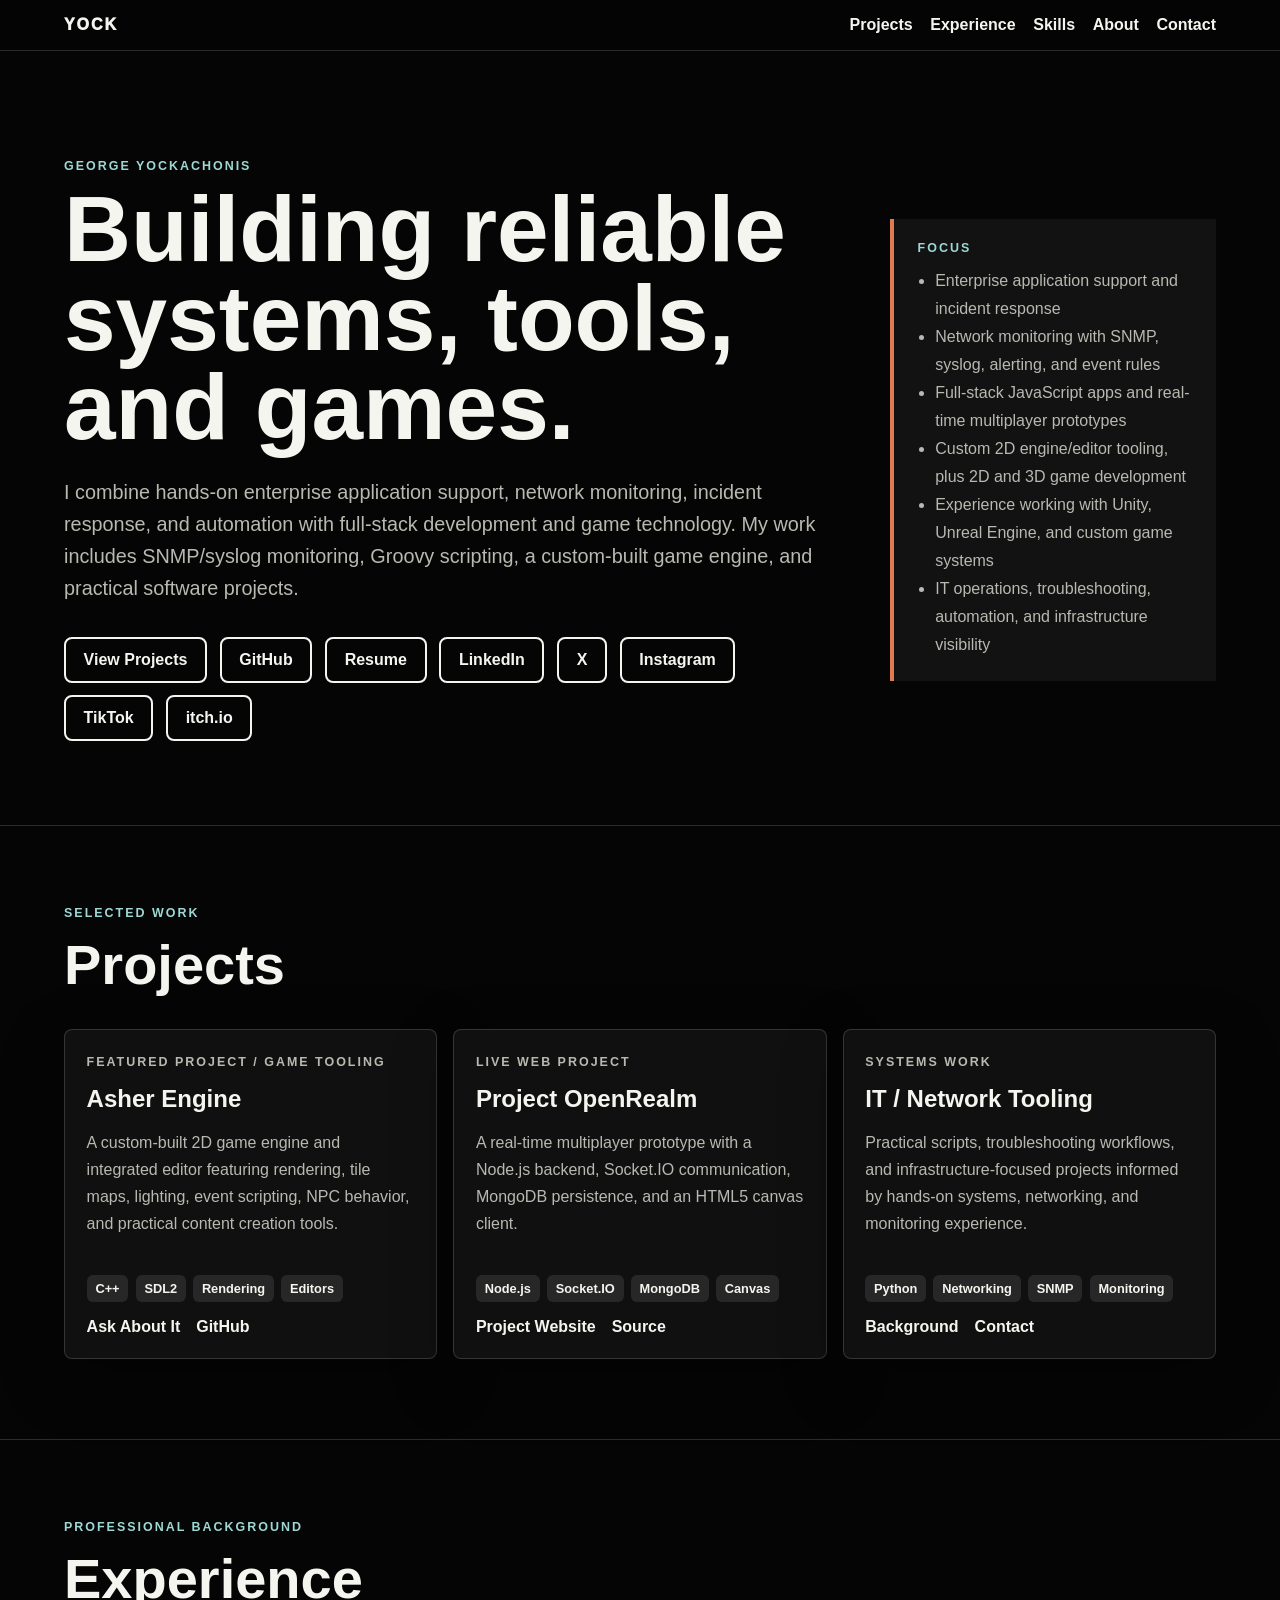
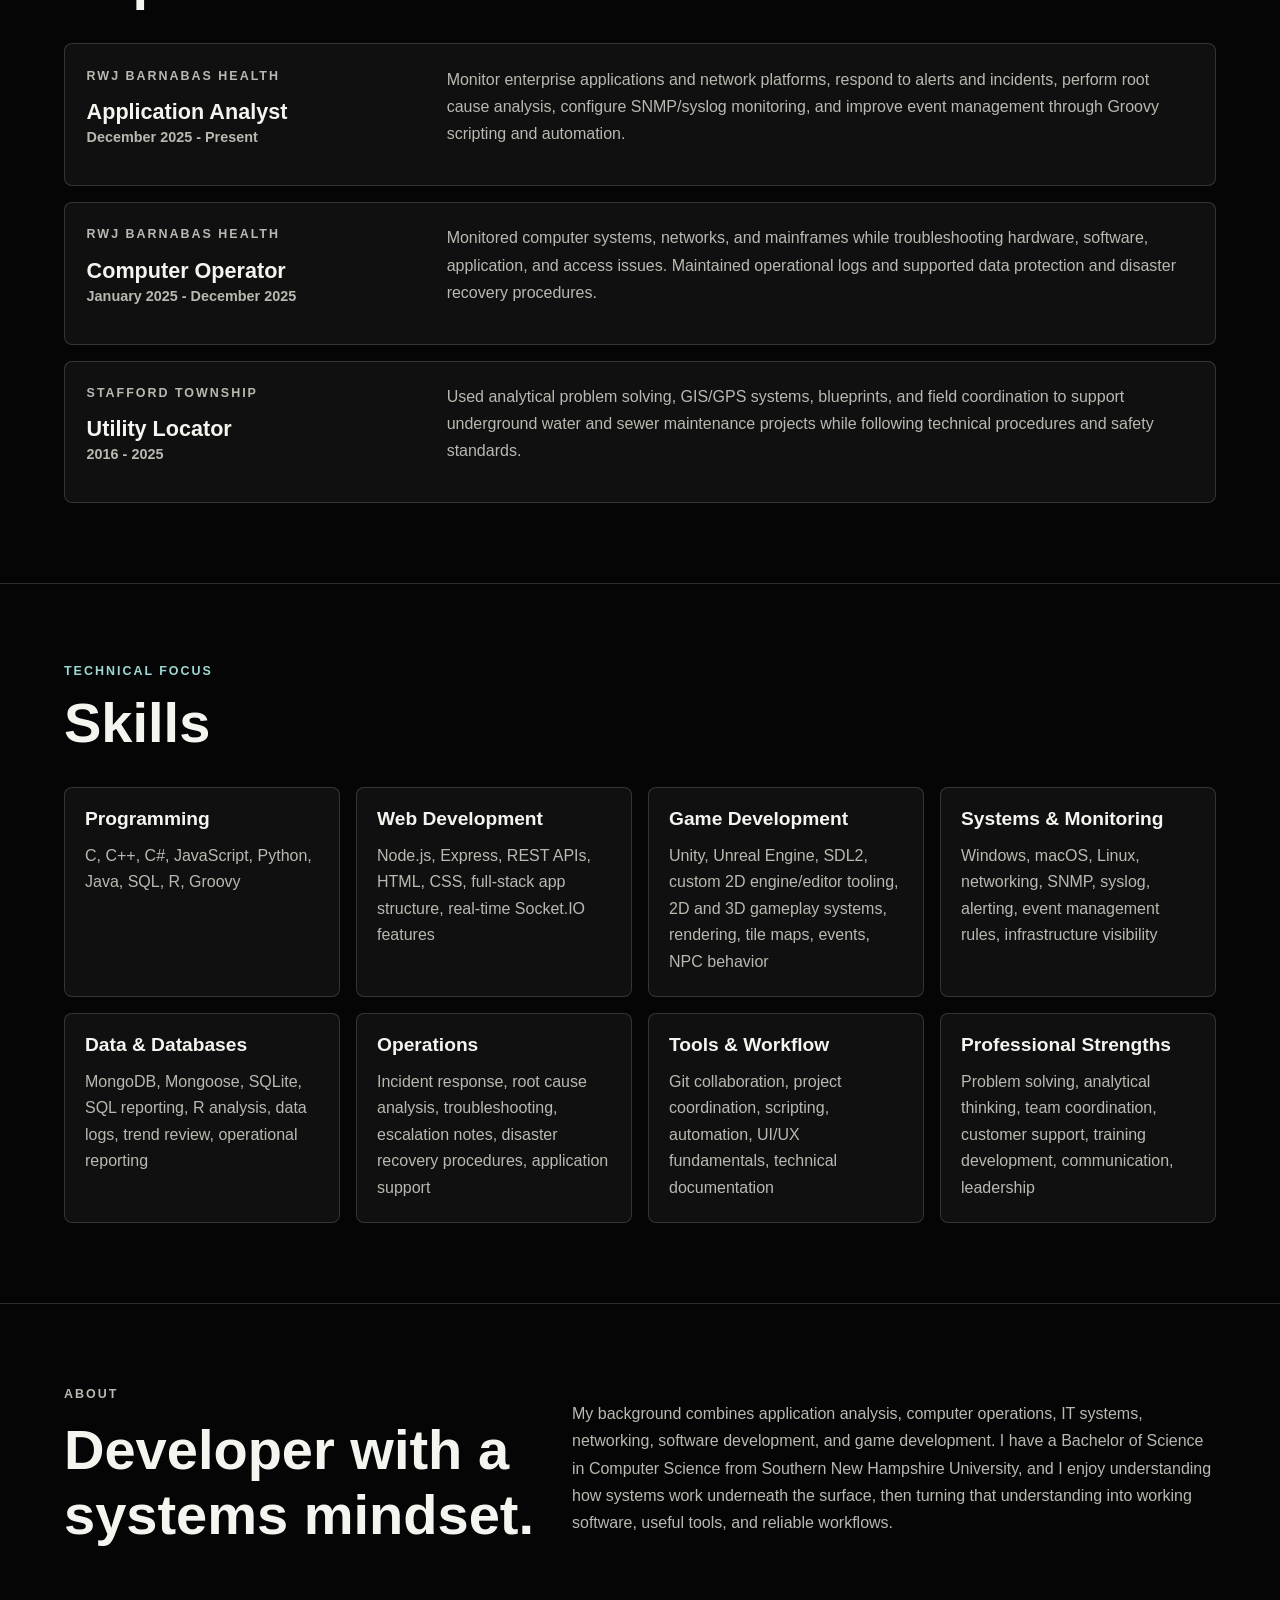
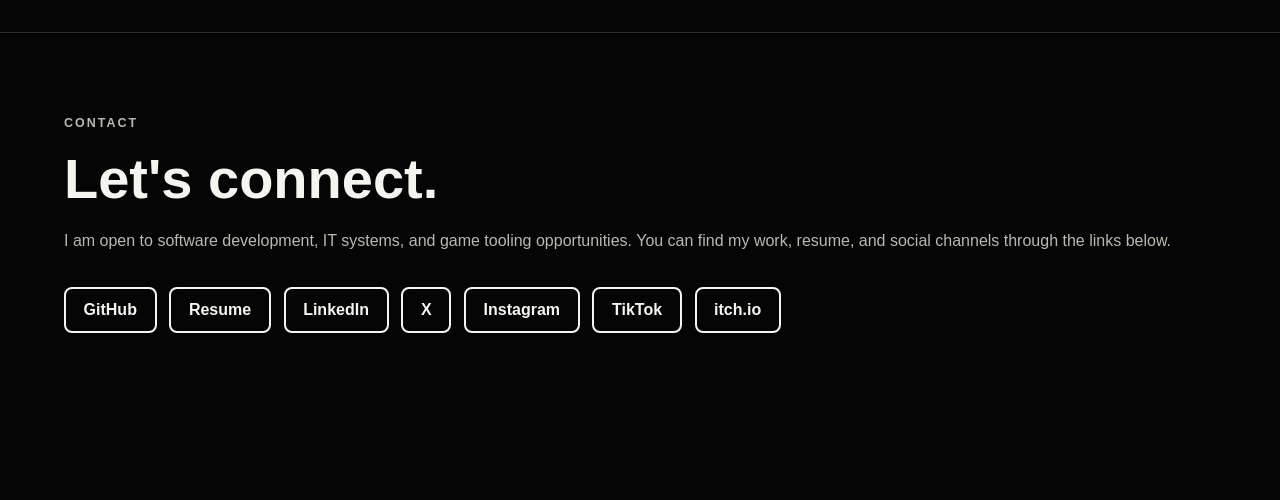
==== commit 2ae624e1: "Update portfolio" ====
--- a/portfolio.html
+++ b/portfolio.html
@@ -70,7 +70,7 @@
         <article class="project-card">
           <div>
             <p class="project-type">Featured project / Game tooling</p>
-            <h3>Custom Game Engine</h3>
+            <h3>Asher Engine</h3>
             <p>
               A custom-built 2D game engine and integrated editor featuring rendering,
               tile maps, lighting, event scripting, NPC behavior, and practical content
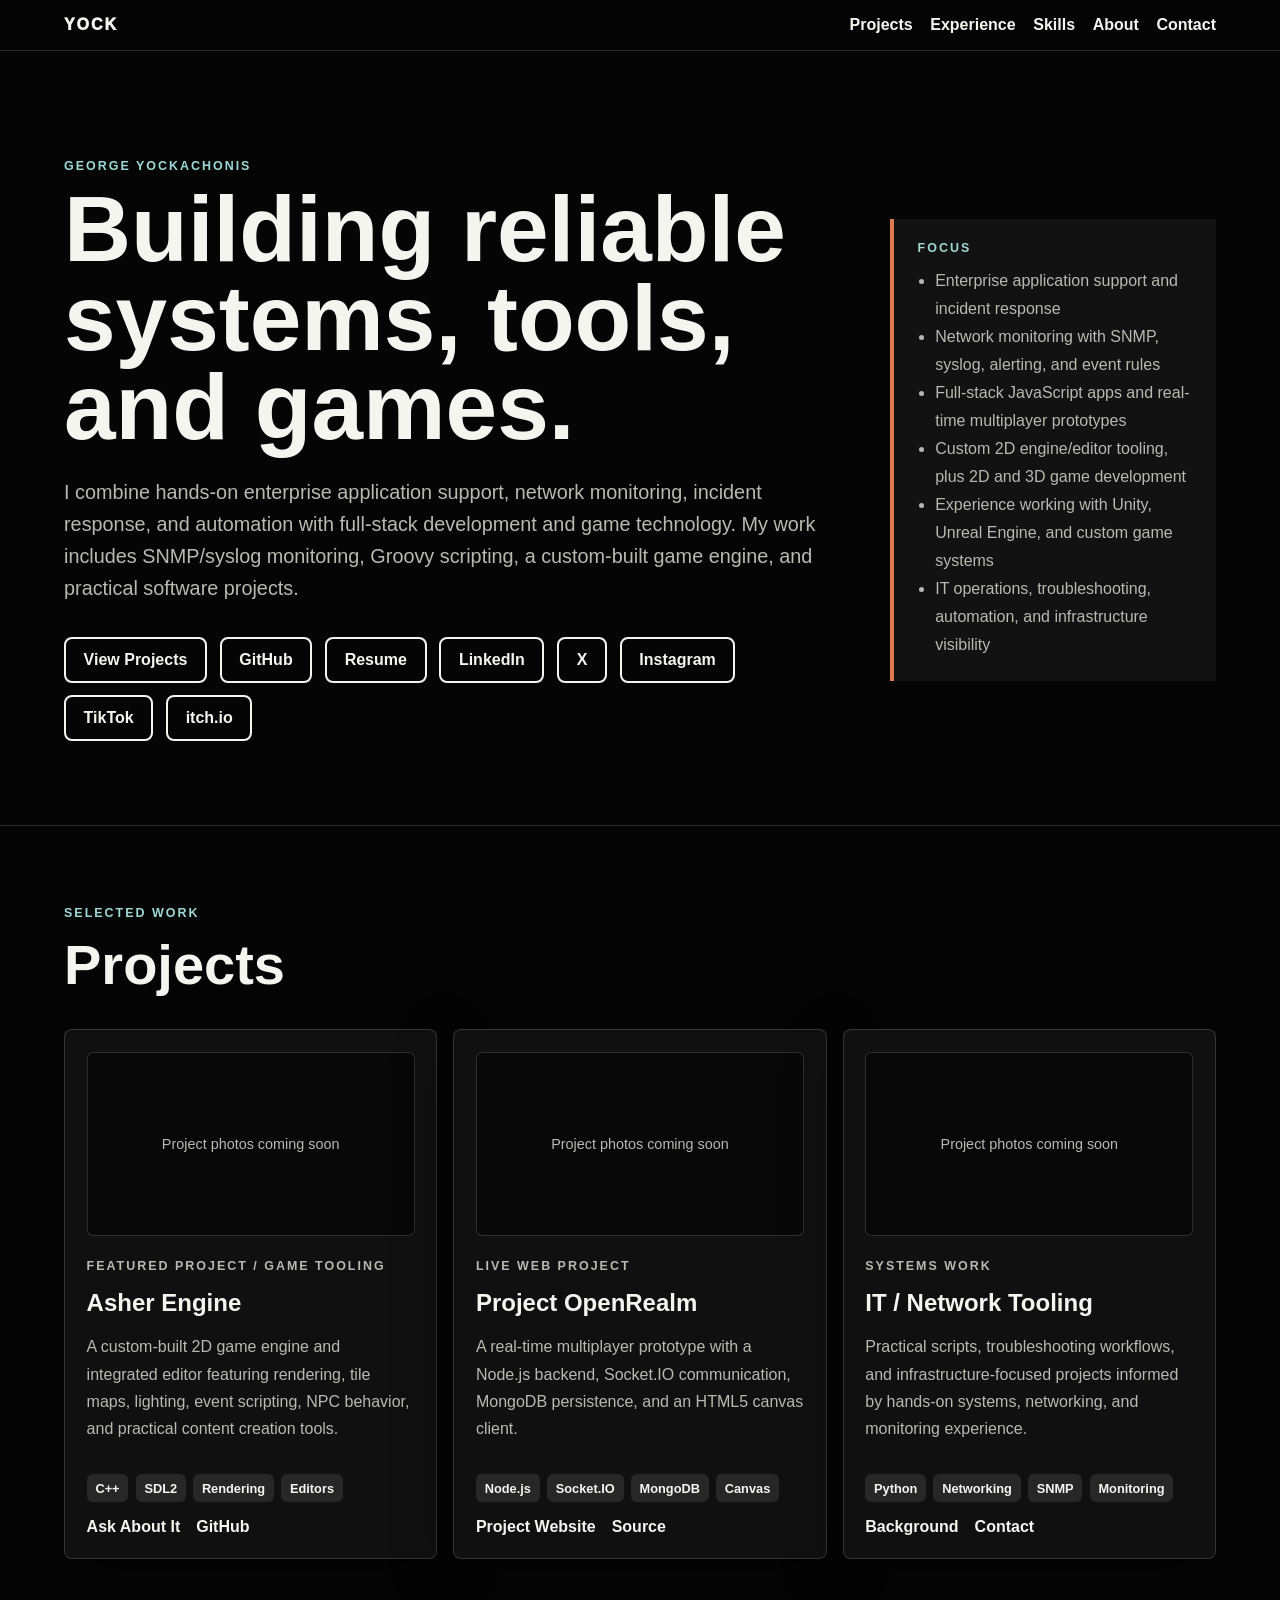
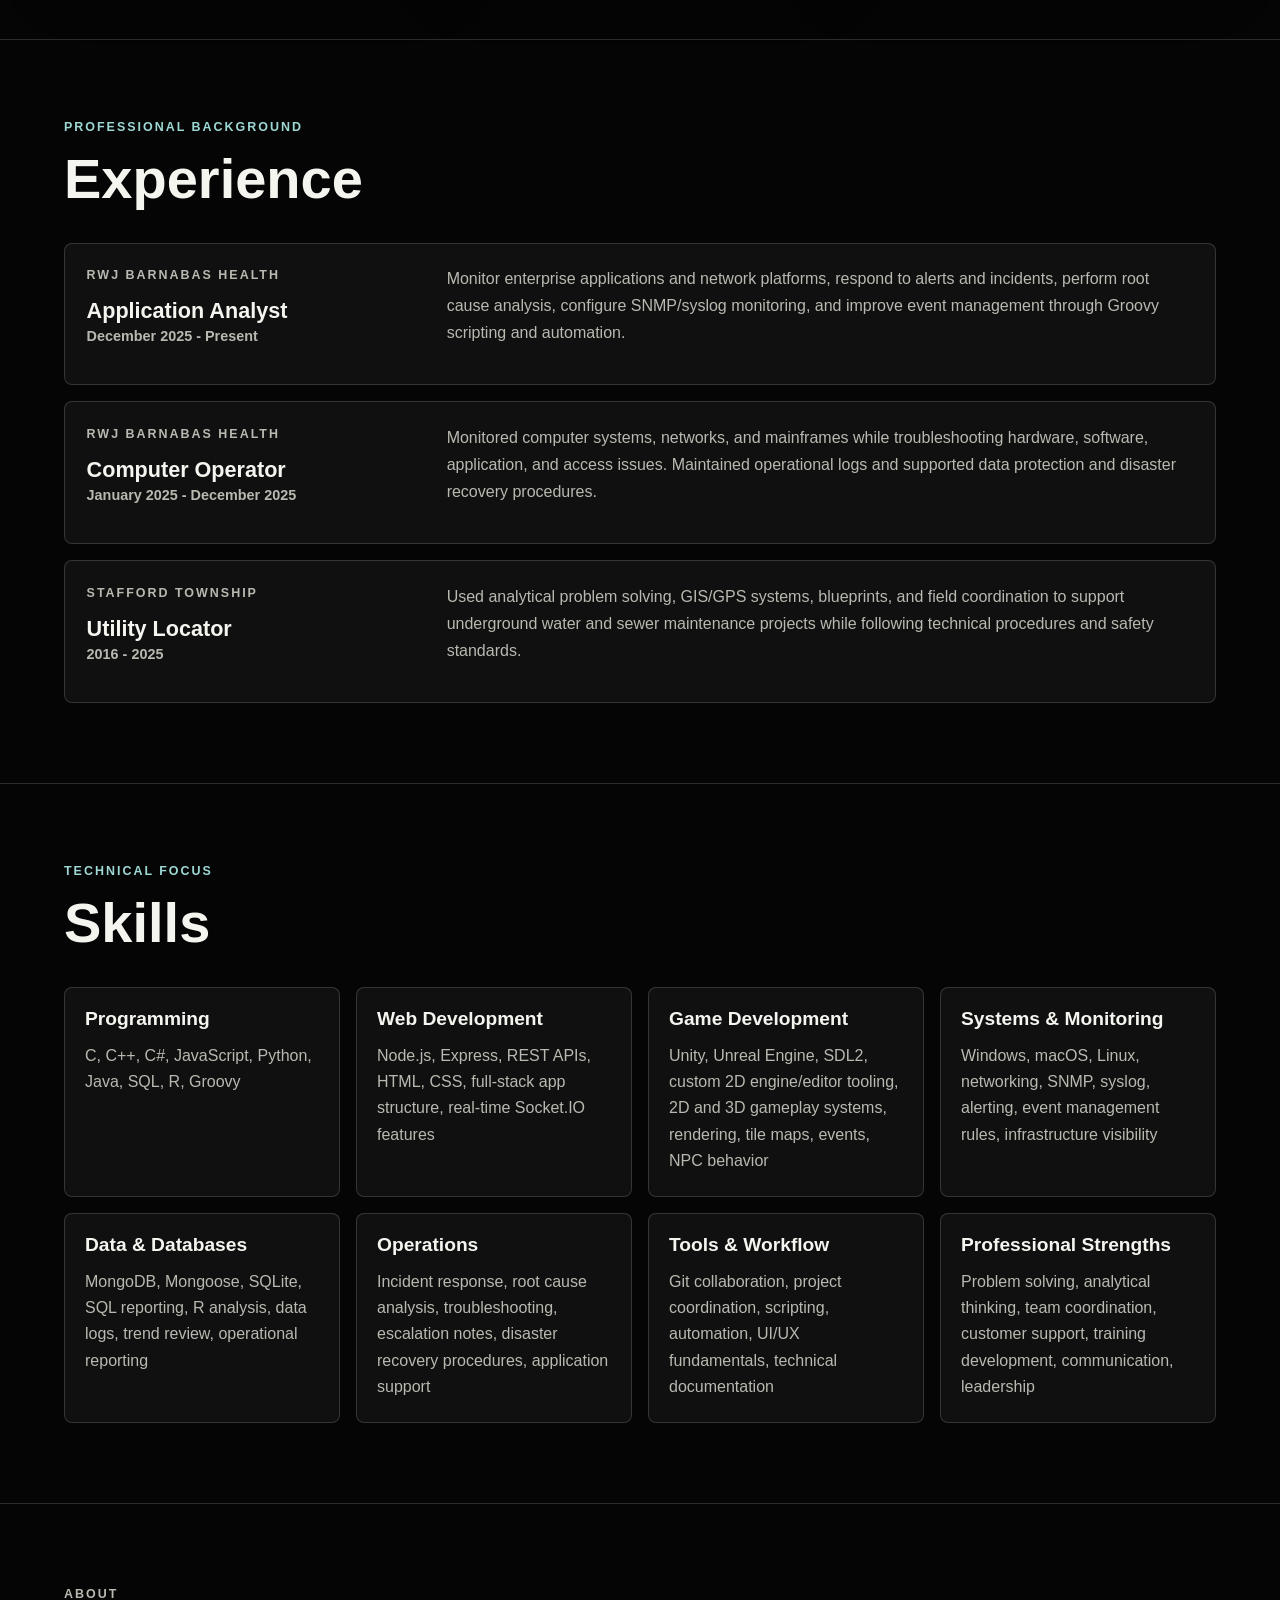
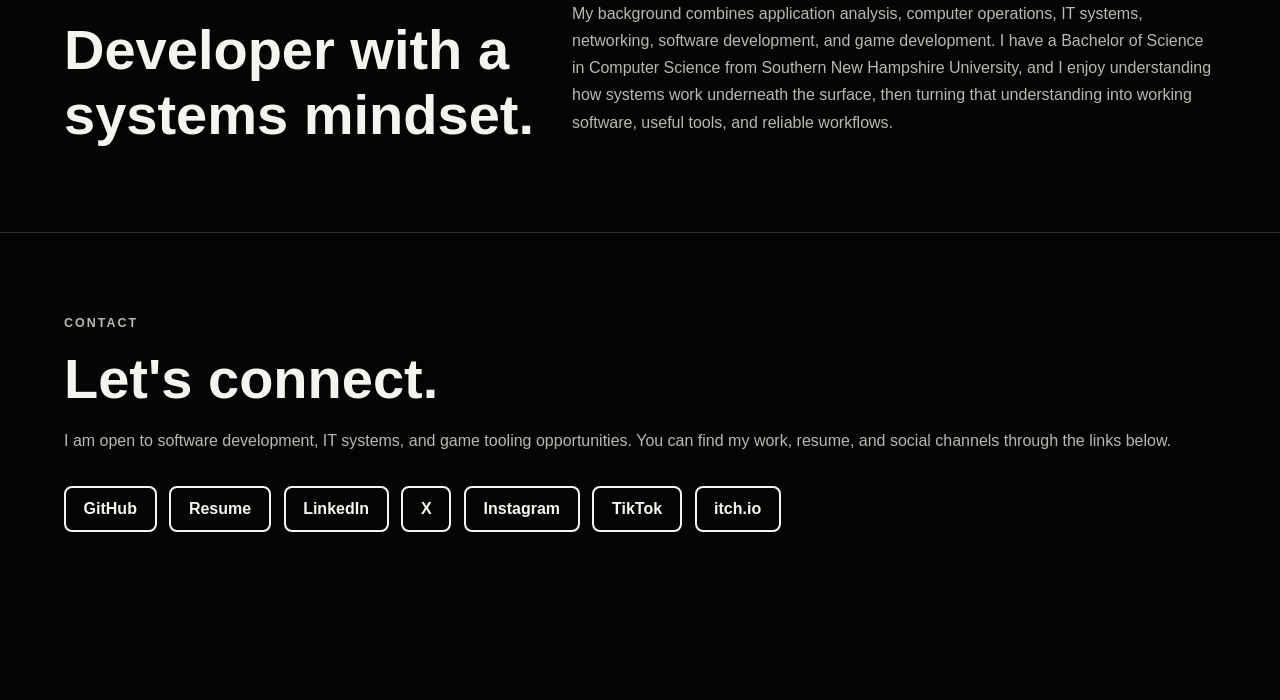
==== commit c1cd060a: "Portflio update with images" ====
--- a/portfolio.html
+++ b/portfolio.html
@@ -67,8 +67,11 @@
       </div>
 
       <div class="project-grid">
-        <article class="project-card">
-          <div>
+        <article class="project-card">
+          <div>
+            <div class="project-gallery" data-project-gallery="asher">
+              <div class="project-photo-frame project-photo-empty">Project photos coming soon</div>
+            </div>
             <p class="project-type">Featured project / Game tooling</p>
             <h3>Asher Engine</h3>
             <p>
@@ -92,7 +95,10 @@
         </article>
 
         <article class="project-card">
-          <div>
+          <div>
+            <div class="project-gallery" data-project-gallery="openrealm">
+              <div class="project-photo-frame project-photo-empty">Project photos coming soon</div>
+            </div>
             <p class="project-type">Live web project</p>
             <h3>Project OpenRealm</h3>
             <p>
@@ -115,7 +121,10 @@
         </article>
 
         <article class="project-card">
-          <div>
+          <div>
+            <div class="project-gallery" data-project-gallery="tooling">
+              <div class="project-photo-frame project-photo-empty">Project photos coming soon</div>
+            </div>
             <p class="project-type">Systems work</p>
             <h3>IT / Network Tooling</h3>
             <p>
@@ -307,5 +316,9 @@
       </div>
     </section>
   </main>
+  <script src="project-photos.js" defer></script>
+  <script src="project-slideshows.js" defer></script>
 </body>
 </html>
+
+
--- a/styles.css
+++ b/styles.css
@@ -700,3 +700,29 @@
     scroll-behavior: auto !important;
   }
 }
+
+/* Project photo slideshows */
+.project-card > div { min-width: 0; }
+.project-gallery { margin-bottom: 1.25rem; }
+.project-gallery figure { margin: 0; }
+.project-photo-frame {
+  aspect-ratio: 16 / 9;
+  width: 100%;
+  overflow: hidden;
+  background: #080808;
+  border: 1px solid var(--line);
+  border-radius: 6px;
+  display: flex;
+  align-items: center;
+  justify-content: center;
+}
+.project-photo-frame img { width: 100%; height: 100%; object-fit: contain; }
+.project-photo-frame img[hidden] { display: none; }
+.project-photo-empty, .project-photo-error { color: var(--muted); font-size: 0.9rem; }
+.project-gallery figcaption { margin-top: 0.65rem; color: var(--muted); font-size: 0.9rem; line-height: 1.5; }
+.project-photo-controls { display: flex; align-items: center; justify-content: space-between; gap: 0.75rem; margin-top: 0.65rem; }
+.project-photo-controls[hidden] { display: none; }
+.project-photo-controls span { color: var(--muted); font-size: 0.85rem; }
+.project-photo-controls button { min-width: 44px; min-height: 44px; border: 1px solid var(--line); border-radius: 6px; background: var(--panel); color: var(--ink); font-size: 1.2rem; cursor: pointer; }
+.project-photo-controls button:hover { border-color: var(--accent); }
+.project-photo-controls button:focus-visible { outline: 2px solid var(--accent); outline-offset: 3px; }
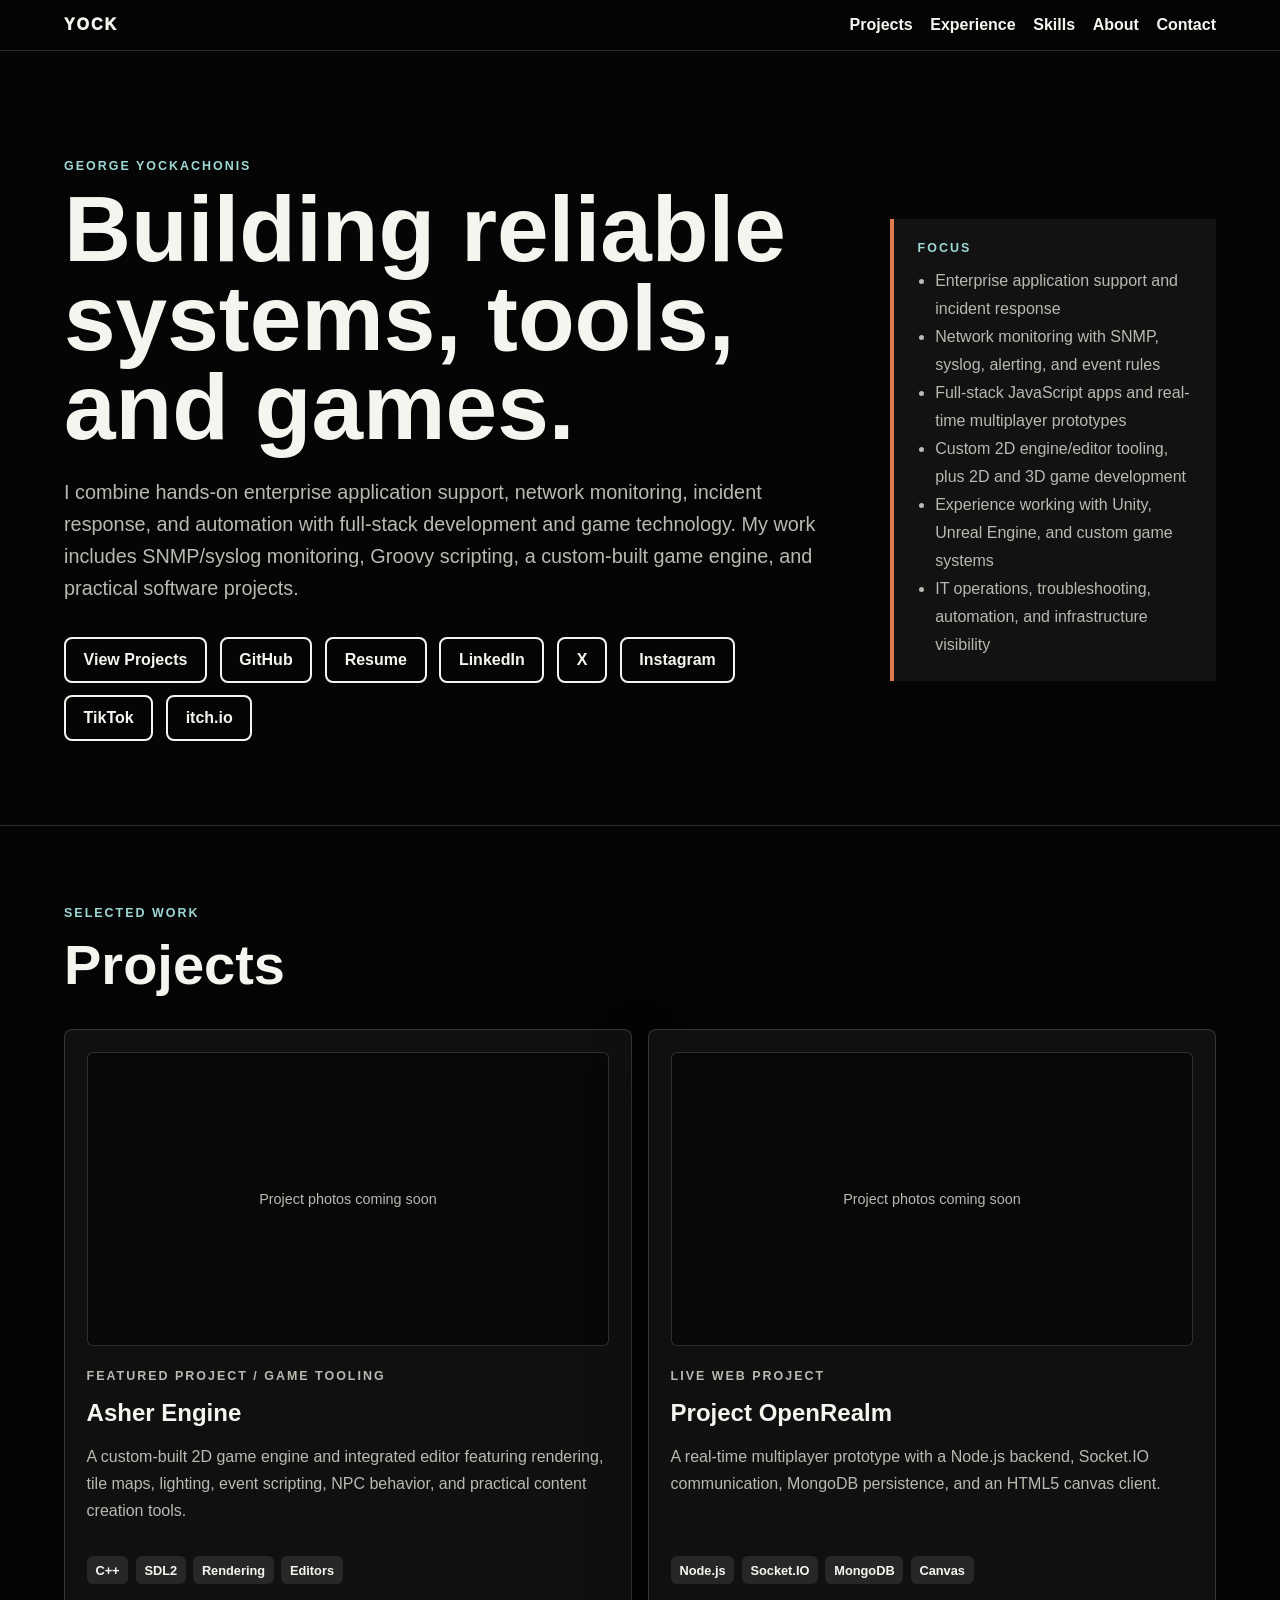
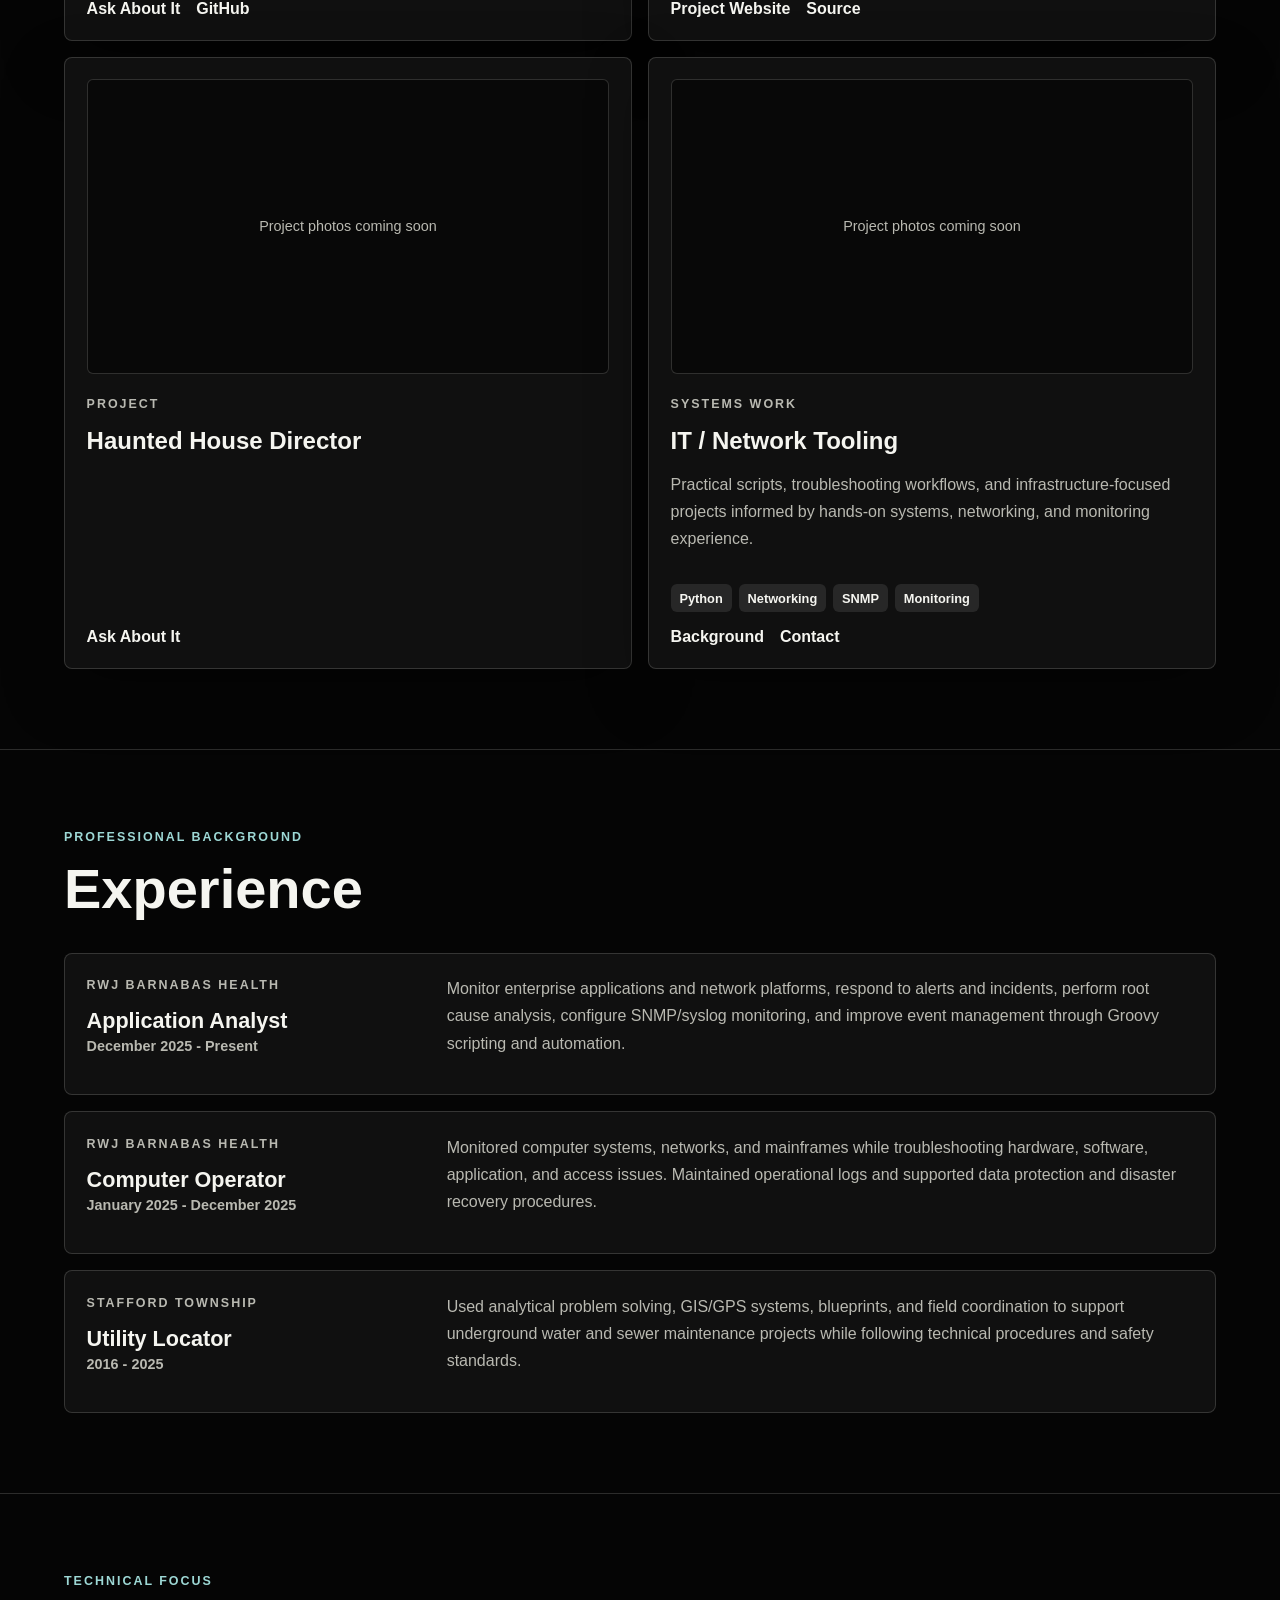
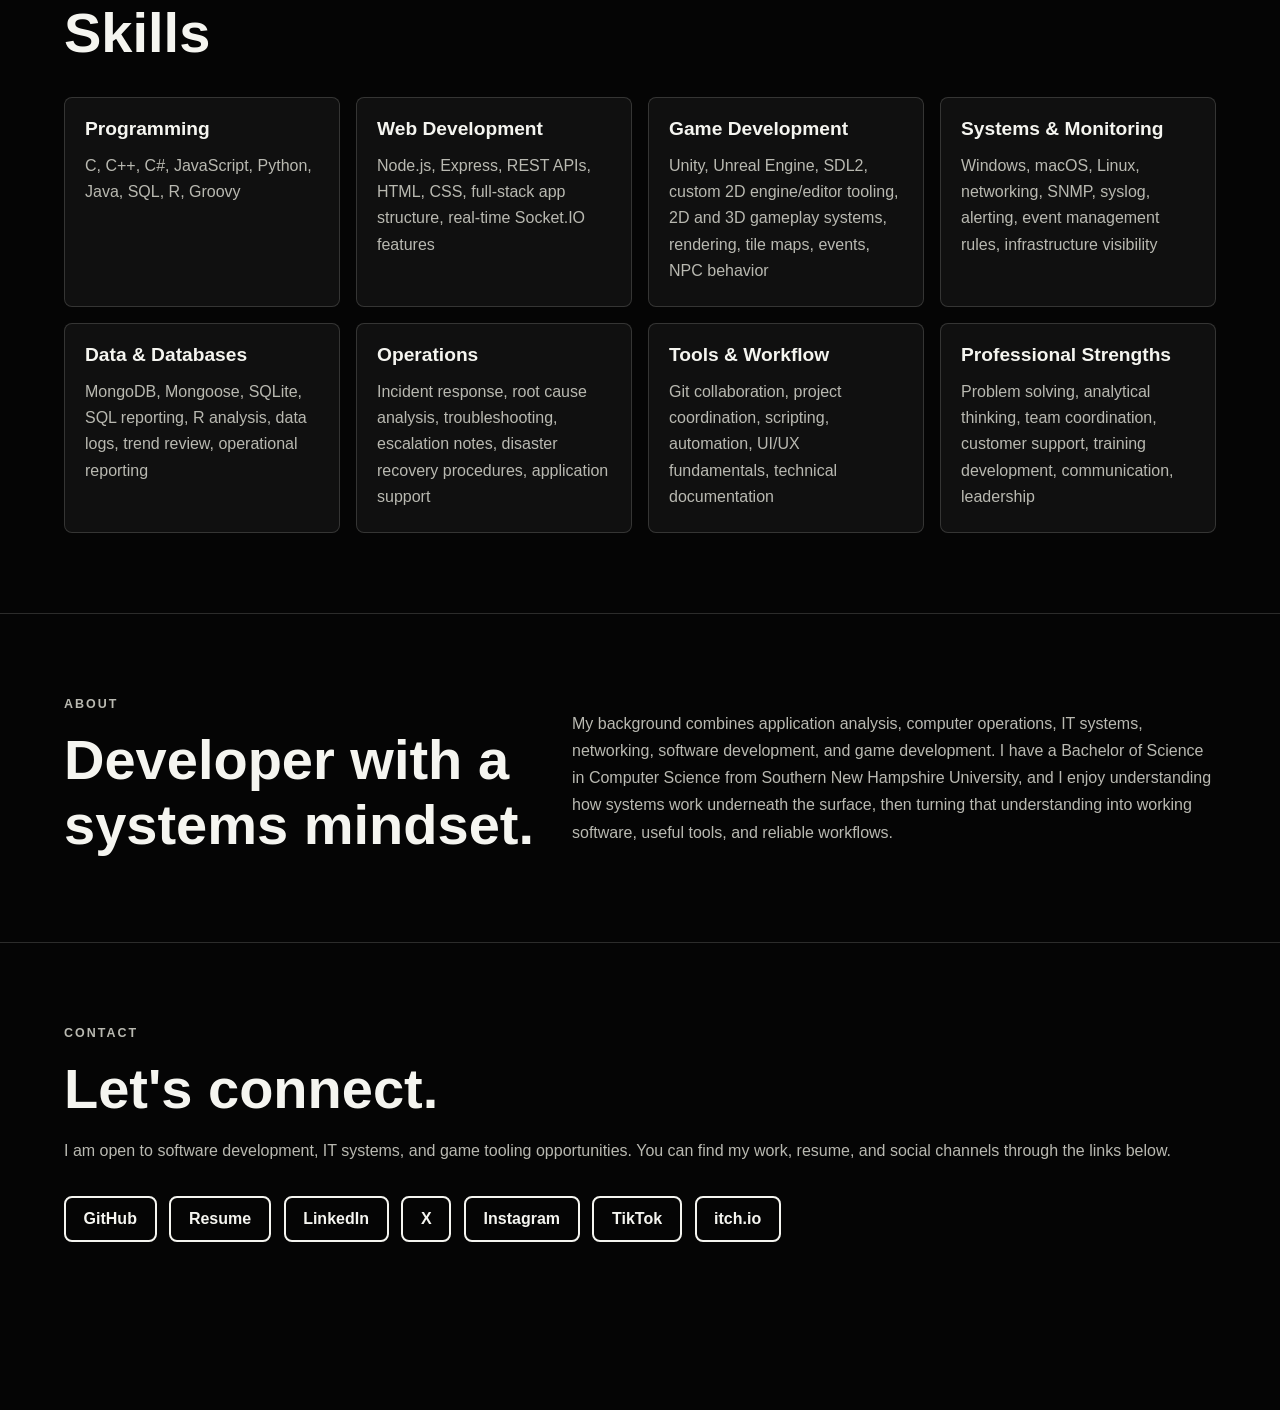
==== commit 8c48c1f3: "Add files via upload" ====
--- a/portfolio.html
+++ b/portfolio.html
@@ -122,7 +122,21 @@
 
         <article class="project-card">
           <div>
-            <div class="project-gallery" data-project-gallery="tooling">
+            <div class="project-gallery" data-project-gallery="haunted-house-director">
+              <div class="project-photo-frame project-photo-empty">Project photos coming soon</div>
+            </div>
+            <p class="project-type">Project</p>
+            <h3>Haunted House Director</h3>
+            <!-- Add your project description here. -->
+          </div>
+          <div class="card-links">
+            <a href="#contact">Ask About It</a>
+          </div>
+        </article>
+
+        <article class="project-card">
+          <div>
+            <div class="project-gallery" data-project-gallery="tooling">
               <div class="project-photo-frame project-photo-empty">Project photos coming soon</div>
             </div>
             <p class="project-type">Systems work</p>
--- a/styles.css
+++ b/styles.css
@@ -461,7 +461,7 @@
 
 .project-grid {
   display: grid;
-  grid-template-columns: repeat(3, minmax(0, 1fr));
+  grid-template-columns: repeat(2, minmax(0, 1fr));
   gap: 1rem;
 }
 
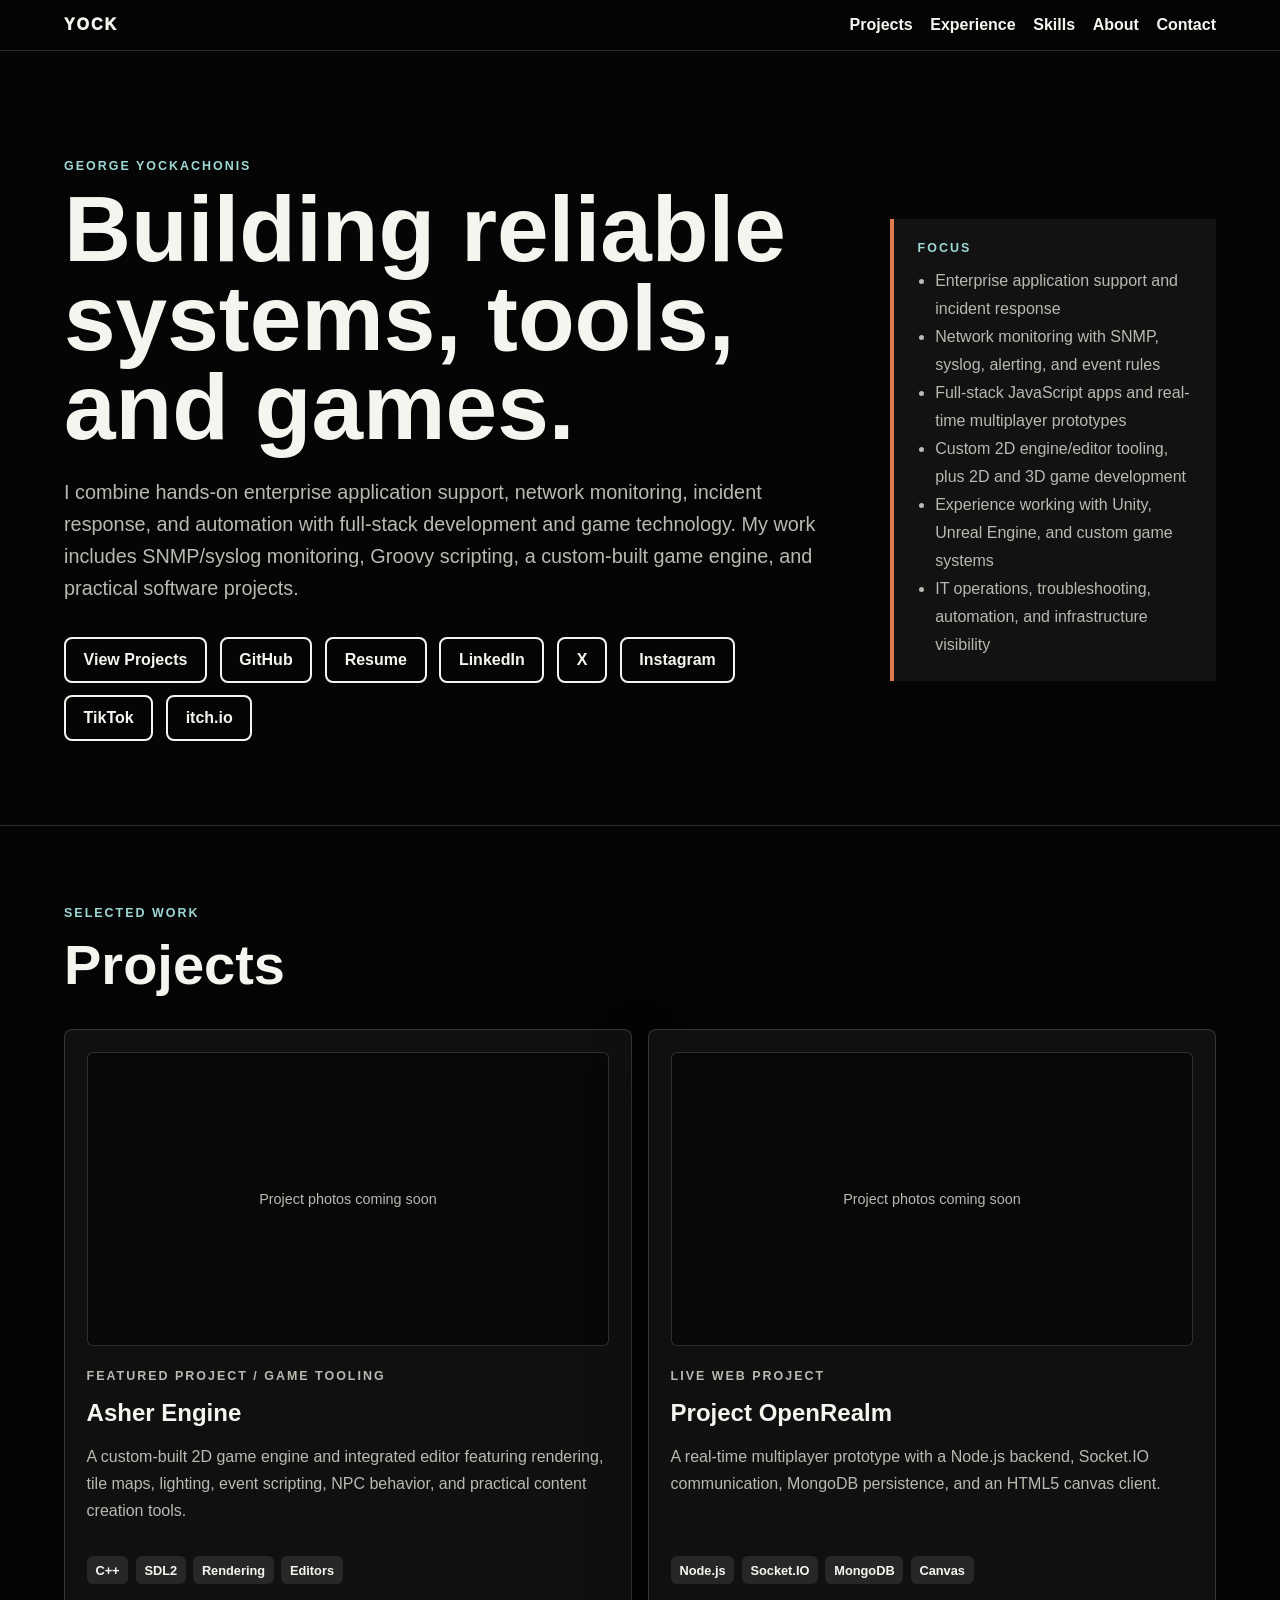
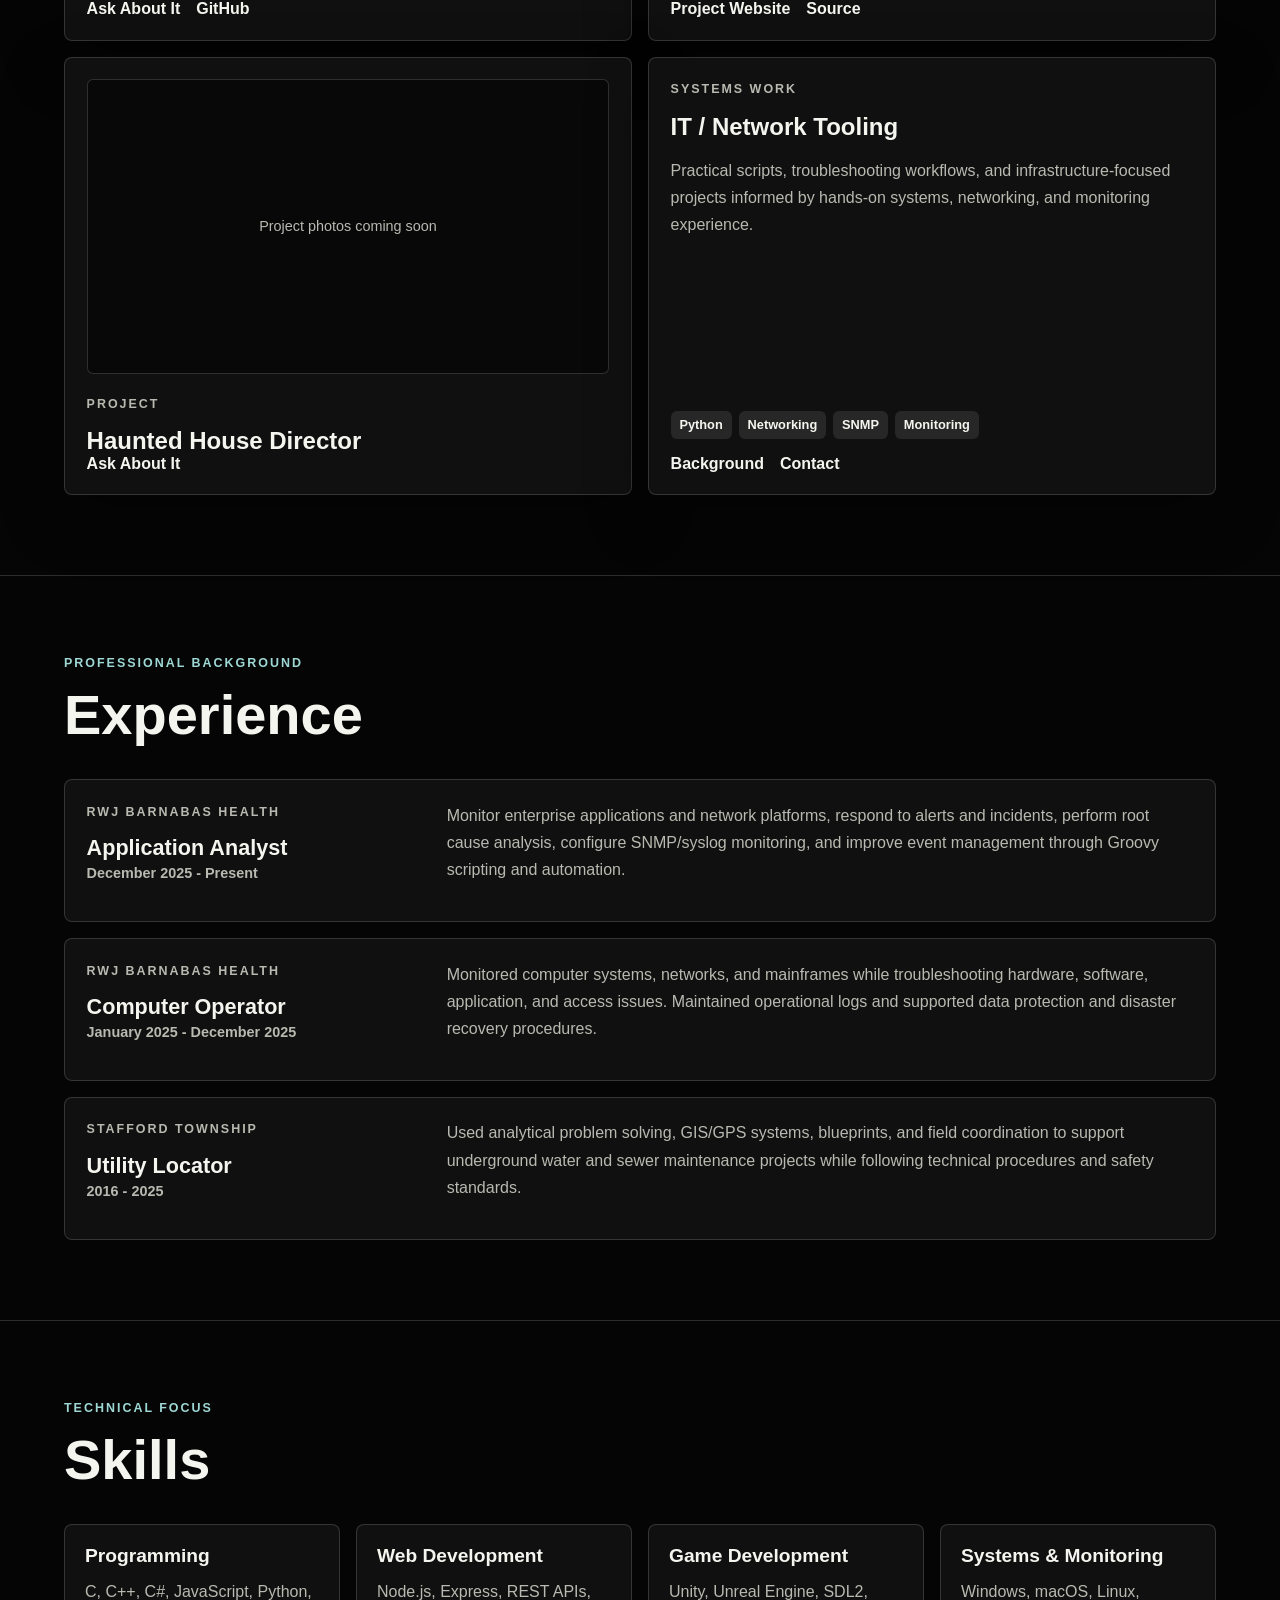
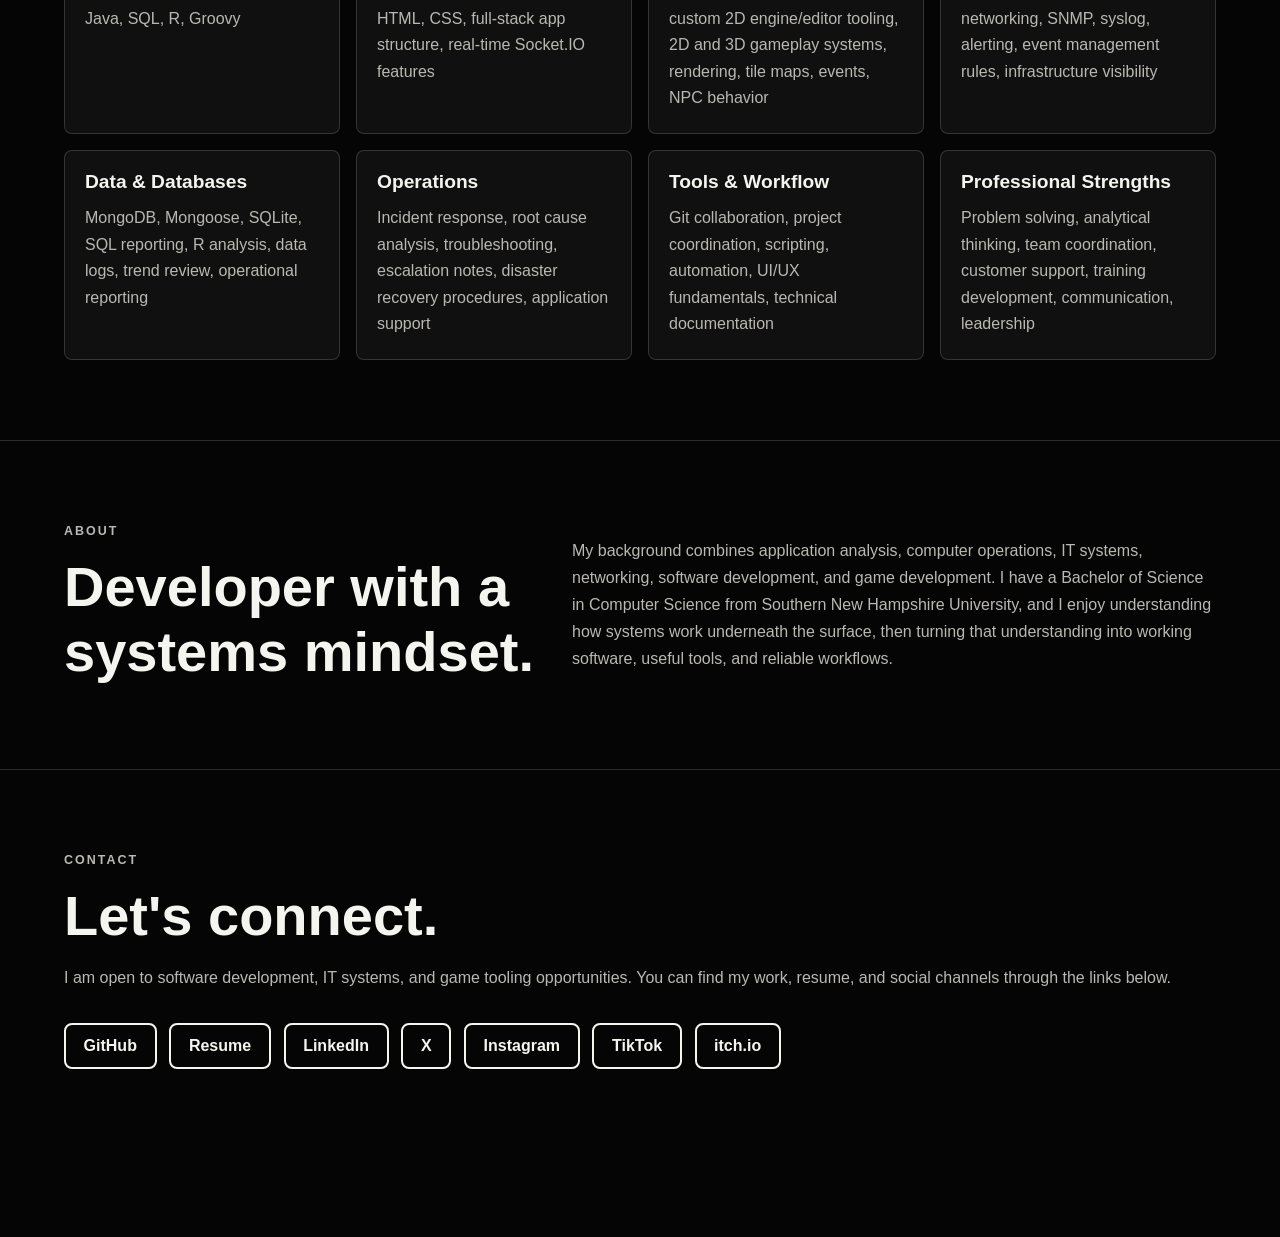
==== commit edc46986: "Add files via upload" ====
--- a/portfolio.html
+++ b/portfolio.html
@@ -136,9 +136,6 @@
 
         <article class="project-card">
           <div>
-            <div class="project-gallery" data-project-gallery="tooling">
-              <div class="project-photo-frame project-photo-empty">Project photos coming soon</div>
-            </div>
             <p class="project-type">Systems work</p>
             <h3>IT / Network Tooling</h3>
             <p>
